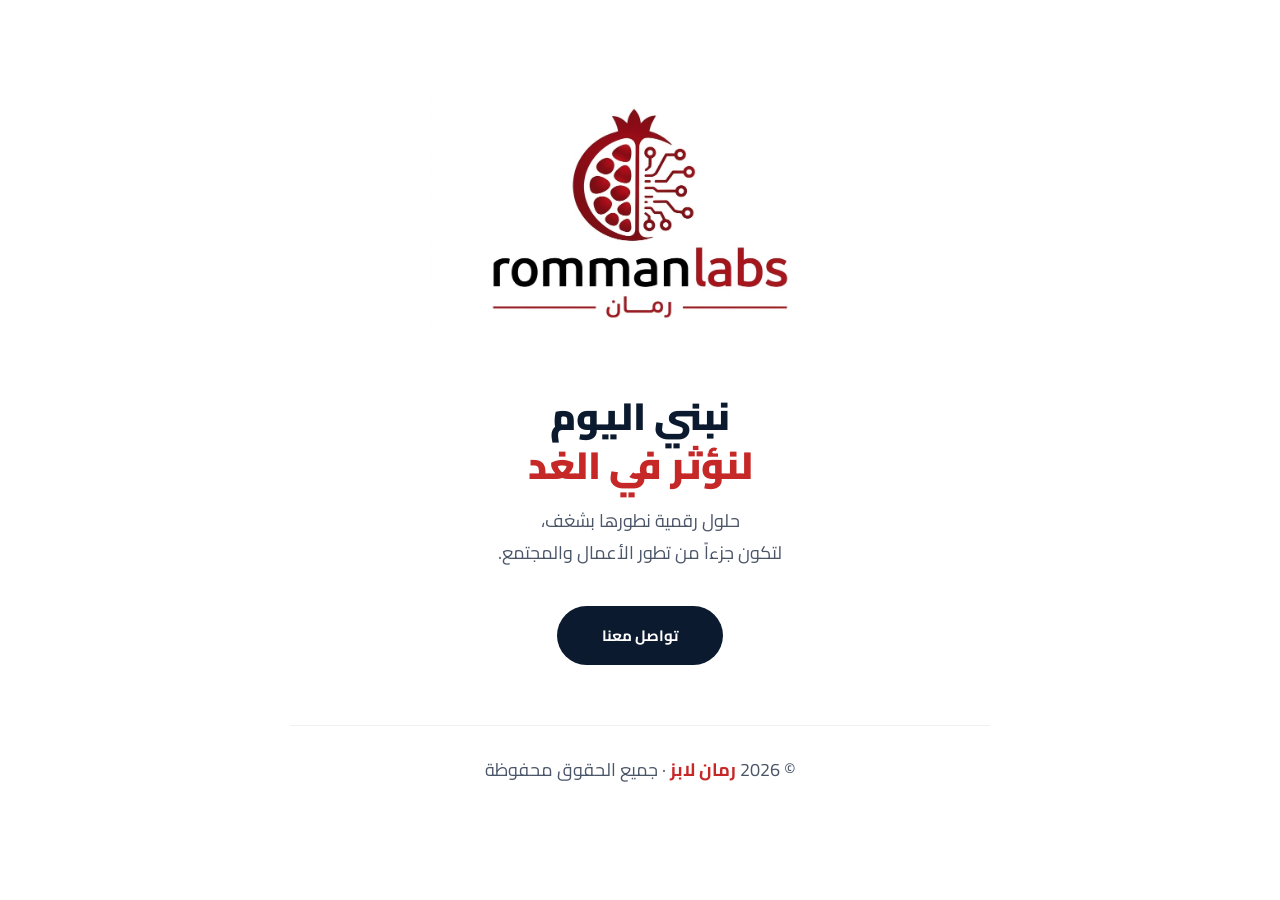
==== index.html @ b82c5a37 "Add files via upload" ====
<!DOCTYPE html>
<html lang="ar" dir="rtl">
<head>
    <meta charset="UTF-8" />
    <meta name="viewport" content="width=device-width, initial-scale=1.0" />
    <title>Romman Labs · ننطلق قريباً</title>

    <link rel="preconnect" href="https://fonts.googleapis.com" />
    <link rel="preconnect" href="https://fonts.gstatic.com" crossorigin />
    <link href="https://fonts.googleapis.com/css2?family=Cairo:wght@400;600;700;800;900&display=swap" rel="stylesheet" />

    <style>
        /* ============================================================
               RESET & BASE
            ============================================================ */
        * {
            margin: 0;
            padding: 0;
            box-sizing: border-box;
        }

        body {
            font-family: 'Cairo', sans-serif;
            background: #FFFFFF;
            color: #0B1A2E;
            min-height: 100vh;
            display: flex;
            flex-direction: column;
            justify-content: center;
            align-items: center;
            text-align: center;
            padding: 40px 20px;
        }

        a {
            text-decoration: none;
            transition: all 0.3s ease;
        }

        /* ============================================================
               HERO · شعار كبير في المنتصف
            ============================================================ */
        .hero {
            max-width: 700px;
            width: 100%;
        }

        /* حاوية الشعار بخلفية بيضاء ونظيفة */
        .logo-wrapper {
            background: #ffffff;
            display: inline-block;
            padding: 10px;
            margin-bottom: 35px;
        }

        .logo-wrapper img {
            display: block;
            width: 420px;
            /* حجم كبير جداً */
            max-width: 90vw;
            height: auto;
        }

        /* شارة بسيطة بدون أيقونات */
        .status-badge {
            display: inline-block;
            background: #FFEBEE;
            color: #C62828;
            font-weight: 800;
            font-size: 15px;
            padding: 6px 28px;
            border-radius: 40px;
            letter-spacing: 0.5px;
            margin-bottom: 28px;
            border: 1px solid rgba(198, 40, 40, 0.08);
        }

        h1 {
            font-size: 38px;
            font-weight: 900;
            color: #0B1A2E;
            margin-bottom: 14px;
            line-height: 1.3;
        }

        h1 span {
            color: #C62828;
        }

        p {
            font-size: 18px;
            color: #4A5568;
            max-width: 480px;
            margin: 0 auto 36px;
            line-height: 1.8;
        }

        .btn-contact {
            background: #0B1A2E;
            color: #FFFFFF;
            padding: 14px 44px;
            border-radius: 40px;
            font-weight: 700;
            font-size: 15px;
            display: inline-block;
            transition: all 0.3s ease;
            border: 1px solid transparent;
        }

        .btn-contact:hover {
            background: #C62828;
            transform: translateY(-2px);
            box-shadow: 0 8px 28px rgba(198, 40, 40, 0.25);
        }

        /* ============================================================
               FOOTER
            ============================================================ */
        footer {
            margin-top: 60px;
            color: #9AA0A8;
            font-size: 14px;
            border-top: 1px solid #F0F0F0;
            padding-top: 28px;
            width: 100%;
            max-width: 700px;
        }

        footer span {
            color: #C62828;
            font-weight: 700;
        }

        /* ============================================================
               RESPONSIVE
            ============================================================ */
        @media (max-width: 600px) {
            .logo-wrapper img {
                width: 280px;
            }
            h1 {
                font-size: 30px;
            }
            p {
                font-size: 16px;
                padding: 0 10px;
            }
            .btn-contact {
                padding: 12px 32px;
                font-size: 14px;
            }
            .status-badge {
                font-size: 13px;
                padding: 5px 20px;
            }
        }

        @media (max-width: 400px) {
            .logo-wrapper img {
                width: 200px;
            }
            h1 {
                font-size: 24px;
            }
        }
    </style>
</head>
<body>

    <!-- ============================================================
    المحتوى الرئيسي
    ============================================================ -->
    <section class="hero">

        <!-- الشعار في المنتصف وكبير -->
        <div class="logo-wrapper">
            <img src="logo.png" alt="Romman Labs" />
        </div>


        <h1>
            نبني اليوم<br />
            <span>لنؤثر في الغد</span>
        </h1>

        <p>
            حلول رقمية نطورها بشغف،<br />
            لتكون جزءاً من تطور الأعمال والمجتمع.
        </p>

        <a href="#" class="btn-contact">تواصل معنا</a>

    </section>

    <!-- ============================================================
    التذييل
    ============================================================ -->
    <footer>
        <p>© 2026 <span>رمان لابز</span> · جميع الحقوق محفوظة</p>
    </footer>

</body>
</html>
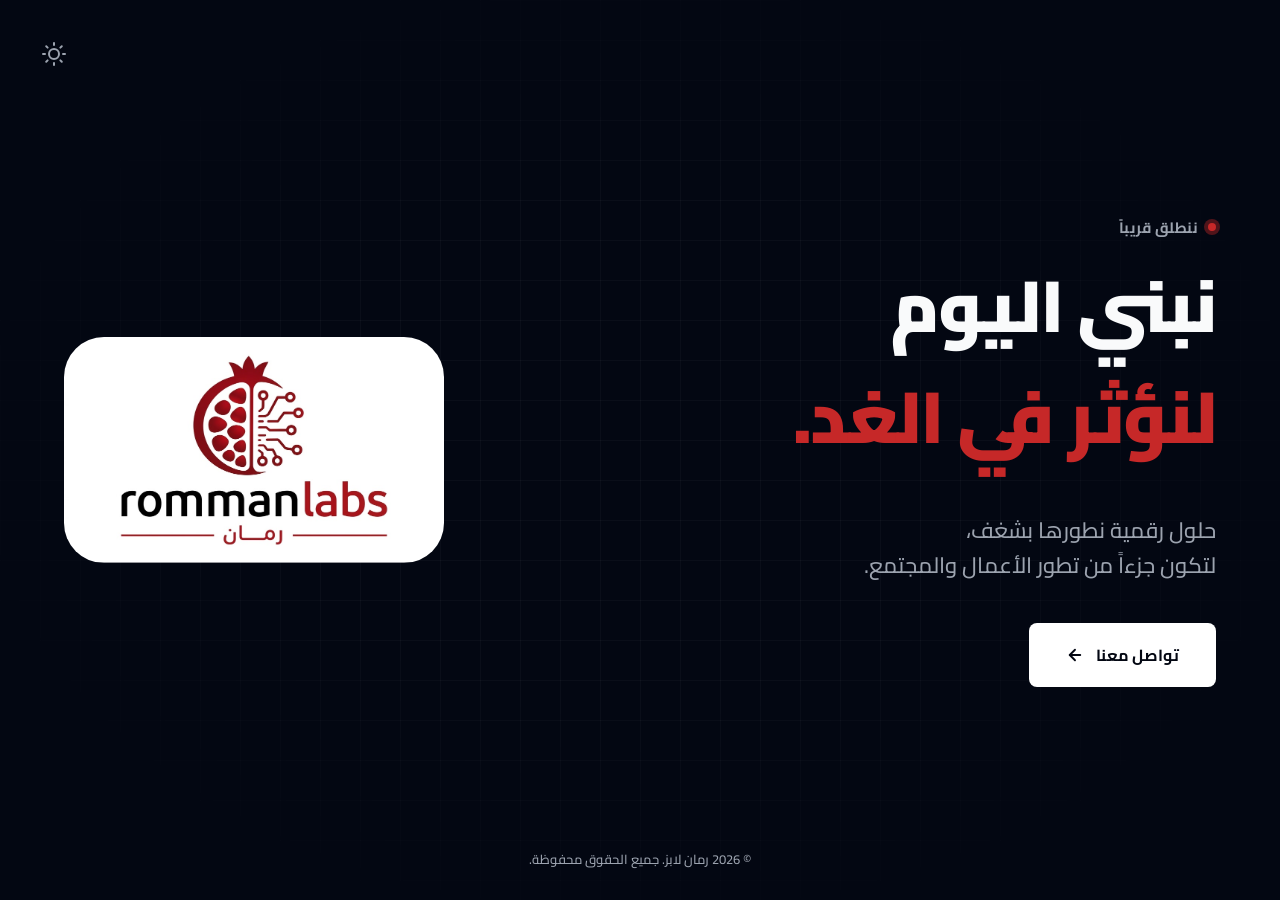
==== commit 4027e2a8: "Add files via upload" ====
--- a/index.html
+++ b/index.html
@@ -1,202 +1,54 @@
 <!DOCTYPE html>
-<html lang="ar" dir="rtl">
+<html lang="ar" dir="rtl" data-theme="dark">
 <head>
     <meta charset="UTF-8" />
     <meta name="viewport" content="width=device-width, initial-scale=1.0" />
+    <meta name="description" content="Romman Labs - حلول رقمية نطورها بشغف لتكون جزءاً من تطور الأعمال والمجتمع" />
+    <meta name="theme-color" content="#030712" />
     <title>Romman Labs · ننطلق قريباً</title>
 
     <link rel="preconnect" href="https://fonts.googleapis.com" />
     <link rel="preconnect" href="https://fonts.gstatic.com" crossorigin />
-    <link href="https://fonts.googleapis.com/css2?family=Cairo:wght@400;600;700;800;900&display=swap" rel="stylesheet" />
+    <link href="https://fonts.googleapis.com/css2?family=Cairo:wght@400;500;600;700;800;900&display=swap" rel="stylesheet" />
 
-    <style>
-        /* ============================================================
-               RESET & BASE
-            ============================================================ */
-        * {
-            margin: 0;
-            padding: 0;
-            box-sizing: border-box;
-        }
-
-        body {
-            font-family: 'Cairo', sans-serif;
-            background: #FFFFFF;
-            color: #0B1A2E;
-            min-height: 100vh;
-            display: flex;
-            flex-direction: column;
-            justify-content: center;
-            align-items: center;
-            text-align: center;
-            padding: 40px 20px;
-        }
-
-        a {
-            text-decoration: none;
-            transition: all 0.3s ease;
-        }
-
-        /* ============================================================
-               HERO · شعار كبير في المنتصف
-            ============================================================ */
-        .hero {
-            max-width: 700px;
-            width: 100%;
-        }
-
-        /* حاوية الشعار بخلفية بيضاء ونظيفة */
-        .logo-wrapper {
-            background: #ffffff;
-            display: inline-block;
-            padding: 10px;
-            margin-bottom: 35px;
-        }
-
-        .logo-wrapper img {
-            display: block;
-            width: 420px;
-            /* حجم كبير جداً */
-            max-width: 90vw;
-            height: auto;
-        }
-
-        /* شارة بسيطة بدون أيقونات */
-        .status-badge {
-            display: inline-block;
-            background: #FFEBEE;
-            color: #C62828;
-            font-weight: 800;
-            font-size: 15px;
-            padding: 6px 28px;
-            border-radius: 40px;
-            letter-spacing: 0.5px;
-            margin-bottom: 28px;
-            border: 1px solid rgba(198, 40, 40, 0.08);
-        }
-
-        h1 {
-            font-size: 38px;
-            font-weight: 900;
-            color: #0B1A2E;
-            margin-bottom: 14px;
-            line-height: 1.3;
-        }
-
-        h1 span {
-            color: #C62828;
-        }
-
-        p {
-            font-size: 18px;
-            color: #4A5568;
-            max-width: 480px;
-            margin: 0 auto 36px;
-            line-height: 1.8;
-        }
-
-        .btn-contact {
-            background: #0B1A2E;
-            color: #FFFFFF;
-            padding: 14px 44px;
-            border-radius: 40px;
-            font-weight: 700;
-            font-size: 15px;
-            display: inline-block;
-            transition: all 0.3s ease;
-            border: 1px solid transparent;
-        }
-
-        .btn-contact:hover {
-            background: #C62828;
-            transform: translateY(-2px);
-            box-shadow: 0 8px 28px rgba(198, 40, 40, 0.25);
-        }
-
-        /* ============================================================
-               FOOTER
-            ============================================================ */
-        footer {
-            margin-top: 60px;
-            color: #9AA0A8;
-            font-size: 14px;
-            border-top: 1px solid #F0F0F0;
-            padding-top: 28px;
-            width: 100%;
-            max-width: 700px;
-        }
-
-        footer span {
-            color: #C62828;
-            font-weight: 700;
-        }
-
-        /* ============================================================
-               RESPONSIVE
-            ============================================================ */
-        @media (max-width: 600px) {
-            .logo-wrapper img {
-                width: 280px;
-            }
-            h1 {
-                font-size: 30px;
-            }
-            p {
-                font-size: 16px;
-                padding: 0 10px;
-            }
-            .btn-contact {
-                padding: 12px 32px;
-                font-size: 14px;
-            }
-            .status-badge {
-                font-size: 13px;
-                padding: 5px 20px;
-            }
-        }
-
-        @media (max-width: 400px) {
-            .logo-wrapper img {
-                width: 200px;
-            }
-            h1 {
-                font-size: 24px;
-            }
-        }
-    </style>
+    <link rel="stylesheet" href="style.css" />
+    <script src="script.js" defer></script>
 </head>
 <body>
 
-    <!-- ============================================================
-    المحتوى الرئيسي
-    ============================================================ -->
-    <section class="hero">
+    <!-- Subtle Grid Background -->
+    <div class="grid-bg"></div>
 
-        <!-- الشعار في المنتصف وكبير -->
-        <div class="logo-wrapper">
-            <img src="logo.png" alt="Romman Labs" />
+    <!-- Theme Toggle Button -->
+    <button class="theme-toggle" id="theme-toggle" aria-label="تبديل المظهر">
+        <svg xmlns="http://www.w3.org/2000/svg" class="icon-sun" width="24" height="24" viewBox="0 0 24 24" fill="none" stroke="currentColor" stroke-width="2" stroke-linecap="round" stroke-linejoin="round"><circle cx="12" cy="12" r="5"></circle><line x1="12" y1="1" x2="12" y2="3"></line><line x1="12" y1="21" x2="12" y2="23"></line><line x1="4.22" y1="4.22" x2="5.64" y2="5.64"></line><line x1="18.36" y1="18.36" x2="19.78" y2="19.78"></line><line x1="1" y1="12" x2="3" y2="12"></line><line x1="21" y1="12" x2="23" y2="12"></line><line x1="4.22" y1="19.78" x2="5.64" y2="18.36"></line><line x1="18.36" y1="5.64" x2="19.78" y2="4.22"></line></svg>
+        <svg xmlns="http://www.w3.org/2000/svg" class="icon-moon" width="24" height="24" viewBox="0 0 24 24" fill="none" stroke="currentColor" stroke-width="2" stroke-linecap="round" stroke-linejoin="round"><path d="M21 12.79A9 9 0 1 1 11.21 3 7 7 0 0 0 21 12.79z"></path></svg>
+    </button>
+
+    <main class="hero fade-in-up">
+        <div class="hero-content">
+            <div class="status-badge">
+                <span class="pulse-dot"></span>
+                <span>ننطلق قريباً</span>
+            </div>
+
+            <h1>نبني اليوم<br><span class="text-primary">لنؤثر في الغد.</span></h1>
+
+            <p>حلول رقمية نطورها بشغف،<br>لتكون جزءاً من تطور الأعمال والمجتمع.</p>
+
+            <a href="#contact" class="btn-primary">
+                تواصل معنا
+                <svg xmlns="http://www.w3.org/2000/svg" width="18" height="18" viewBox="0 0 24 24" fill="none" stroke="currentColor" stroke-width="2.5" stroke-linecap="round" stroke-linejoin="round" class="btn-icon"><line x1="5" y1="12" x2="19" y2="12"></line><polyline points="12 5 5 12 12 19"></polyline></svg>
+            </a>
         </div>
 
+        <div class="hero-media">
+            <img src="logo.png" alt="Romman Labs Logo" id="main-logo" />
+        </div>
+    </main>
 
-        <h1>
-            نبني اليوم<br />
-            <span>لنؤثر في الغد</span>
-        </h1>
-
-        <p>
-            حلول رقمية نطورها بشغف،<br />
-            لتكون جزءاً من تطور الأعمال والمجتمع.
-        </p>
-
-        <a href="#" class="btn-contact">تواصل معنا</a>
-
-    </section>
-
-    <!-- ============================================================
-    التذييل
-    ============================================================ -->
-    <footer>
-        <p>© 2026 <span>رمان لابز</span> · جميع الحقوق محفوظة</p>
+    <footer class="fade-in-up delay-1">
+        <p>© 2026 رمان لابز. جميع الحقوق محفوظة.</p>
     </footer>
 
 </body>
--- a/style.css
+++ b/style.css
@@ -0,0 +1,352 @@
+/* ============================================================
+    CSS Variables & Design Tokens (Ultra Minimalist)
+============================================================ */
+:root {
+    --primary: #C62828;
+
+    /* Light Theme (Default) */
+    --bg-color: #ffffff;
+    --text-color: #111827;
+    /* Very dark gray for soft contrast */
+    --text-muted: #6B7280;
+    --grid-color: rgba(0, 0, 0, 0.04);
+    --btn-bg: #111827;
+    --btn-text: #ffffff;
+    --btn-hover: #000000;
+}
+
+[data-theme="dark"] {
+    --bg-color: #030712;
+    /* Nearly pure black */
+    --text-color: #F9FAFB;
+    --text-muted: #9CA3AF;
+    --grid-color: rgba(255, 255, 255, 0.03);
+    --btn-bg: #ffffff;
+    --btn-text: #030712;
+    --btn-hover: #e5e7eb;
+}
+
+/* Transitions */
+body,
+.theme-toggle,
+.btn-primary {
+    transition: background-color 0.3s ease, color 0.3s ease, border-color 0.3s ease;
+}
+
+/* Reset & Base */
+* {
+    margin: 0;
+    padding: 0;
+    box-sizing: border-box;
+}
+
+body {
+    font-family: 'Cairo', sans-serif;
+    background-color: var(--bg-color);
+    color: var(--text-color);
+    height: 100vh;
+    overflow: hidden;
+    display: flex;
+    flex-direction: column;
+    justify-content: center;
+    align-items: center;
+    padding: 0 5%;
+    position: relative;
+    -webkit-font-smoothing: antialiased;
+}
+
+a {
+    text-decoration: none;
+}
+
+/* Background Grid Pattern */
+.grid-bg {
+    position: absolute;
+    inset: 0;
+    z-index: -1;
+    background-image:
+        linear-gradient(to right, var(--grid-color) 1px, transparent 1px),
+        linear-gradient(to bottom, var(--grid-color) 1px, transparent 1px);
+    background-size: 40px 40px;
+    /* Soften the edges of the grid */
+    mask-image: radial-gradient(ellipse at center, black 40%, transparent 80%);
+    -webkit-mask-image: radial-gradient(ellipse at center, black 40%, transparent 80%);
+}
+
+/* Theme Toggle */
+.theme-toggle {
+    position: absolute;
+    top: 30px;
+    left: 30px;
+    /* RTL layout */
+    background: transparent;
+    border: none;
+    color: var(--text-muted);
+    width: 48px;
+    height: 48px;
+    display: flex;
+    justify-content: center;
+    align-items: center;
+    cursor: pointer;
+    z-index: 10;
+}
+
+.theme-toggle:hover {
+    color: var(--text-color);
+}
+
+.icon-sun,
+.icon-moon {
+    position: absolute;
+    transition: opacity 0.3s ease, transform 0.4s cubic-bezier(0.68, -0.55, 0.265, 1.55);
+}
+
+[data-theme="light"] .icon-sun {
+    opacity: 0;
+    transform: rotate(90deg) scale(0);
+}
+
+[data-theme="light"] .icon-moon {
+    opacity: 1;
+    transform: rotate(0) scale(1);
+}
+
+[data-theme="dark"] .icon-moon {
+    opacity: 0;
+    transform: rotate(-90deg) scale(0);
+}
+
+[data-theme="dark"] .icon-sun {
+    opacity: 1;
+    transform: rotate(0) scale(1);
+}
+
+/* Hero Section (Wide Canvas) */
+.hero {
+    width: 100%;
+    max-width: 1200px;
+    display: flex;
+    flex-direction: row;
+    align-items: center;
+    justify-content: space-between;
+    gap: 80px;
+    z-index: 1;
+}
+
+.hero-content {
+    flex: 1.2;
+    text-align: right;
+    display: flex;
+    flex-direction: column;
+    align-items: flex-start;
+}
+
+.hero-media {
+    flex: 0.8;
+    display: flex;
+    justify-content: flex-end;
+    /* Push to the left in RTL */
+    align-items: center;
+}
+
+#main-logo {
+    display: block;
+    width: 100%;
+    max-width: 380px;
+    height: auto;
+    border-radius: 40px;
+    /* الحواف الدائرية */
+}
+
+/* Status Badge - Extremely Minimal */
+.status-badge {
+    display: flex;
+    align-items: center;
+    gap: 10px;
+    color: var(--text-muted);
+    font-weight: 700;
+    font-size: 15px;
+    margin-bottom: 24px;
+    letter-spacing: 0.5px;
+}
+
+.pulse-dot {
+    width: 8px;
+    height: 8px;
+    background-color: var(--primary);
+    border-radius: 50%;
+    position: relative;
+}
+
+.pulse-dot::after {
+    content: '';
+    position: absolute;
+    inset: -4px;
+    border-radius: 50%;
+    background-color: var(--primary);
+    opacity: 0.4;
+    animation: ping 2s cubic-bezier(0, 0, 0.2, 1) infinite;
+}
+
+@keyframes ping {
+
+    75%,
+    100% {
+        transform: scale(2.5);
+        opacity: 0;
+    }
+}
+
+/* Typography */
+h1 {
+    font-size: 72px;
+    font-weight: 900;
+    margin-bottom: 24px;
+    line-height: 1.1;
+    letter-spacing: -2px;
+    color: var(--text-color);
+}
+
+.text-primary {
+    color: var(--primary);
+    line-height: 2;
+}
+
+p {
+    font-size: 22px;
+    color: var(--text-muted);
+    max-width: 500px;
+    margin: 0 0 40px 0;
+    line-height: 1.6;
+    font-weight: 500;
+}
+
+/* Solid Minimal Button */
+.btn-primary {
+    display: inline-flex;
+    align-items: center;
+    gap: 12px;
+    background: var(--btn-bg);
+    color: var(--btn-text);
+    padding: 16px 36px;
+    border-radius: 8px;
+    /* Sharp modern corners */
+    font-weight: 700;
+    font-size: 16px;
+    cursor: pointer;
+    border: 1px solid transparent;
+}
+
+.btn-primary:hover {
+    background: var(--btn-hover);
+}
+
+.btn-icon {
+    transition: transform 0.2s ease;
+}
+
+.btn-primary:hover .btn-icon {
+    transform: translateX(-4px);
+    /* RTL */
+}
+
+/* Footer */
+footer {
+    position: absolute;
+    bottom: 30px;
+    left: 0;
+    width: 100%;
+    display: flex;
+    justify-content: center;
+    z-index: 1;
+}
+
+footer p {
+    margin: 0;
+    font-size: 13px;
+    font-weight: 500;
+    color: var(--text-muted);
+}
+
+/* Animations */
+.fade-in-up {
+    opacity: 0;
+    transform: translateY(20px);
+    transition: opacity 0.8s cubic-bezier(0.165, 0.84, 0.44, 1), transform 0.8s cubic-bezier(0.165, 0.84, 0.44, 1);
+}
+
+.fade-in-up.visible {
+    opacity: 1;
+    transform: translateY(0);
+}
+
+.delay-1 {
+    transition-delay: 0.2s;
+}
+
+/* Responsive */
+@media (max-width: 1024px) {
+    h1 {
+        font-size: 56px;
+    }
+
+    p {
+        font-size: 18px;
+    }
+
+    .hero {
+        gap: 40px;
+    }
+
+    #main-logo {
+        max-width: 300px;
+    }
+}
+
+@media (max-width: 768px) {
+    .hero {
+        flex-direction: column-reverse;
+        text-align: center;
+        gap: 60px;
+    }
+
+    .hero-content {
+        align-items: center;
+        text-align: center;
+    }
+
+    .status-badge {
+        justify-content: center;
+    }
+
+    h1 {
+        font-size: 48px;
+        letter-spacing: -1px;
+    }
+
+    p {
+        margin: 0 auto 30px auto;
+        font-size: 18px;
+    }
+
+    #main-logo {
+        max-width: 240px;
+    }
+}
+
+@media (max-width: 480px) {
+    h1 {
+        font-size: 40px;
+    }
+
+    .btn-primary {
+        padding: 14px 28px;
+        width: 100%;
+        justify-content: center;
+    }
+
+    .theme-toggle {
+        top: 20px;
+        left: 20px;
+    }
+}
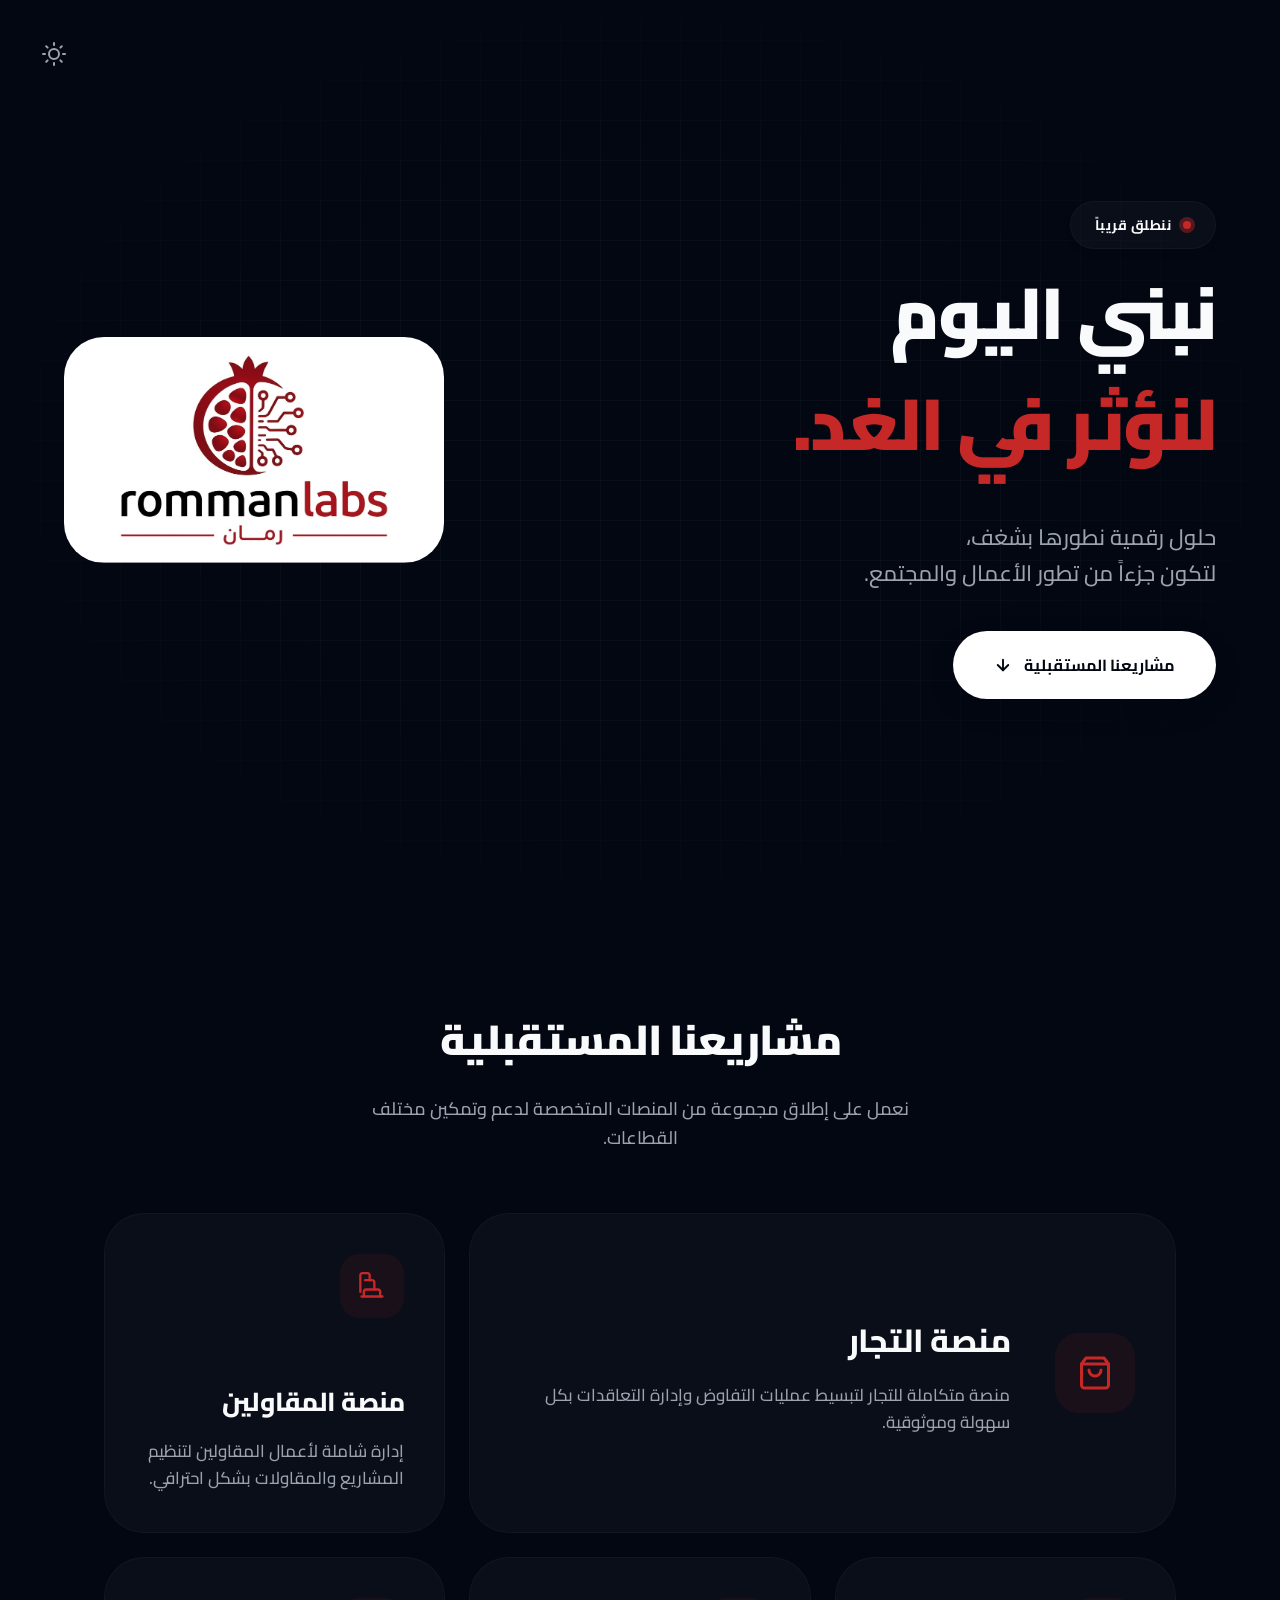
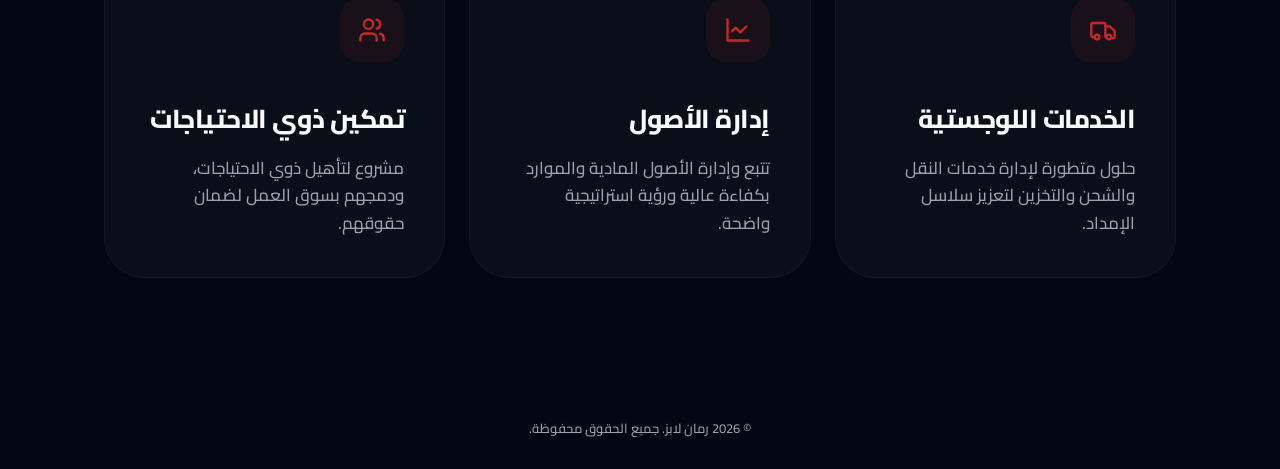
==== commit 84967a85: "Add files via upload" ====
--- a/index.html
+++ b/index.html
@@ -25,27 +25,94 @@
         <svg xmlns="http://www.w3.org/2000/svg" class="icon-moon" width="24" height="24" viewBox="0 0 24 24" fill="none" stroke="currentColor" stroke-width="2" stroke-linecap="round" stroke-linejoin="round"><path d="M21 12.79A9 9 0 1 1 11.21 3 7 7 0 0 0 21 12.79z"></path></svg>
     </button>
 
-    <main class="hero fade-in-up">
-        <div class="hero-content">
-            <div class="status-badge">
-                <span class="pulse-dot"></span>
-                <span>ننطلق قريباً</span>
+    <div class="hero-wrapper">
+        <main class="hero fade-in-up">
+            <div class="hero-content">
+                <div class="status-badge">
+                    <span class="pulse-dot"></span>
+                    <span>ننطلق قريباً</span>
+                </div>
+
+                <h1>نبني اليوم<br><span class="text-primary">لنؤثر في الغد.</span></h1>
+
+                <p>حلول رقمية نطورها بشغف،<br>لتكون جزءاً من تطور الأعمال والمجتمع.</p>
+
+                <a href="#projects" class="btn-primary">
+                    مشاريعنا المستقبلية
+                    <svg xmlns="http://www.w3.org/2000/svg" width="18" height="18" viewBox="0 0 24 24" fill="none" stroke="currentColor" stroke-width="2.5" stroke-linecap="round" stroke-linejoin="round" class="btn-icon"><line x1="12" y1="5" x2="12" y2="19"></line><polyline points="19 12 12 19 5 12"></polyline></svg>
+                </a>
             </div>
 
-            <h1>نبني اليوم<br><span class="text-primary">لنؤثر في الغد.</span></h1>
+            <div class="hero-media">
+                <img src="logo.png" alt="Romman Labs Logo" id="main-logo" />
+            </div>
+        </main>
+    </div>
 
-            <p>حلول رقمية نطورها بشغف،<br>لتكون جزءاً من تطور الأعمال والمجتمع.</p>
-
-            <a href="#contact" class="btn-primary">
-                تواصل معنا
-                <svg xmlns="http://www.w3.org/2000/svg" width="18" height="18" viewBox="0 0 24 24" fill="none" stroke="currentColor" stroke-width="2.5" stroke-linecap="round" stroke-linejoin="round" class="btn-icon"><line x1="5" y1="12" x2="19" y2="12"></line><polyline points="12 5 5 12 12 19"></polyline></svg>
-            </a>
+    <!-- Future Projects Section -->
+    <section class="future-projects" id="projects">
+        <div class="section-header fade-in-up">
+            <h2>مشاريعنا المستقبلية</h2>
+            <p>نعمل على إطلاق مجموعة من المنصات المتخصصة لدعم وتمكين مختلف القطاعات.</p>
         </div>
 
-        <div class="hero-media">
-            <img src="logo.png" alt="Romman Labs Logo" id="main-logo" />
+        <div class="projects-grid">
+            <!-- Project 1 (Wide) -->
+            <div class="project-card card-wide fade-in-up delay-1">
+                <div class="icon-wrapper">
+                    <svg xmlns="http://www.w3.org/2000/svg" width="24" height="24" viewBox="0 0 24 24" fill="none" stroke="currentColor" stroke-width="2" stroke-linecap="round" stroke-linejoin="round"><path d="M6 2 3 6v14a2 2 0 0 0 2 2h14a2 2 0 0 0 2-2V6l-3-4Z"/><path d="M3 6h18"/><path d="M16 10a4 4 0 0 1-8 0"/></svg>
+                </div>
+                <div class="card-text">
+                    <h3>منصة التجار</h3>
+                    <p>منصة متكاملة للتجار لتبسيط عمليات التفاوض وإدارة التعاقدات بكل سهولة وموثوقية.</p>
+                </div>
+            </div>
+
+            <!-- Project 2 -->
+            <div class="project-card fade-in-up delay-2">
+                <div class="icon-wrapper">
+                    <svg xmlns="http://www.w3.org/2000/svg" width="24" height="24" viewBox="0 0 24 24" fill="none" stroke="currentColor" stroke-width="2" stroke-linecap="round" stroke-linejoin="round"><path d="M3 21h18"/><path d="M19 21v-4"/><path d="M19 17a2 2 0 0 0-2-2H7a2 2 0 0 0-2 2v4"/><path d="M14 15V9a2 2 0 0 0-2-2H6"/><path d="M10 7V3a2 2 0 0 0-2-2H4a2 2 0 0 0-2 2v14"/></svg>
+                </div>
+                <div class="card-text">
+                    <h3>منصة المقاولين</h3>
+                    <p>إدارة شاملة لأعمال المقاولين لتنظيم المشاريع والمقاولات بشكل احترافي.</p>
+                </div>
+            </div>
+
+            <!-- Project 3 -->
+            <div class="project-card fade-in-up delay-3">
+                <div class="icon-wrapper">
+                    <svg xmlns="http://www.w3.org/2000/svg" width="24" height="24" viewBox="0 0 24 24" fill="none" stroke="currentColor" stroke-width="2" stroke-linecap="round" stroke-linejoin="round"><path d="M5 18H3c-.6 0-1-.4-1-1V7c0-.6.4-1 1-1h10c.6 0 1 .4 1 1v11"/><path d="M14 9h4l4 4v5c0 .6-.4 1-1 1h-2"/><circle cx="7" cy="18" r="2"/><circle cx="17" cy="18" r="2"/></svg>
+                </div>
+                <div class="card-text">
+                    <h3>الخدمات اللوجستية</h3>
+                    <p>حلول متطورة لإدارة خدمات النقل والشحن والتخزين لتعزيز سلاسل الإمداد.</p>
+                </div>
+            </div>
+
+            <!-- Project 4 -->
+            <div class="project-card fade-in-up delay-1">
+                <div class="icon-wrapper">
+                    <svg xmlns="http://www.w3.org/2000/svg" width="24" height="24" viewBox="0 0 24 24" fill="none" stroke="currentColor" stroke-width="2" stroke-linecap="round" stroke-linejoin="round"><path d="M3 3v18h18"/><path d="m19 9-5 5-4-4-3 3"/></svg>
+                </div>
+                <div class="card-text">
+                    <h3>إدارة الأصول</h3>
+                    <p>تتبع وإدارة الأصول المادية والموارد بكفاءة عالية ورؤية استراتيجية واضحة.</p>
+                </div>
+            </div>
+
+            <!-- Project 5 -->
+            <div class="project-card fade-in-up delay-2">
+                <div class="icon-wrapper">
+                    <svg xmlns="http://www.w3.org/2000/svg" width="24" height="24" viewBox="0 0 24 24" fill="none" stroke="currentColor" stroke-width="2" stroke-linecap="round" stroke-linejoin="round"><path d="M16 21v-2a4 4 0 0 0-4-4H6a4 4 0 0 0-4 4v2"/><circle cx="9" cy="7" r="4"/><path d="M22 21v-2a4 4 0 0 0-3-3.87"/><path d="M16 3.13a4 4 0 0 1 0 7.75"/></svg>
+                </div>
+                <div class="card-text">
+                    <h3>تمكين ذوي الاحتياجات</h3>
+                    <p>مشروع لتأهيل ذوي الاحتياجات، ودمجهم بسوق العمل لضمان حقوقهم.</p>
+                </div>
+            </div>
         </div>
-    </main>
+    </section>
 
     <footer class="fade-in-up delay-1">
         <p>© 2026 رمان لابز. جميع الحقوق محفوظة.</p>
--- a/style.css
+++ b/style.css
@@ -13,6 +13,8 @@
     --btn-bg: #111827;
     --btn-text: #ffffff;
     --btn-hover: #000000;
+    --card-bg: #ffffff;
+    --glow: rgba(198, 40, 40, 0.05);
 }
 
 [data-theme="dark"] {
@@ -24,6 +26,8 @@
     --btn-bg: #ffffff;
     --btn-text: #030712;
     --btn-hover: #e5e7eb;
+    --card-bg: rgba(255, 255, 255, 0.03);
+    --glow: rgba(198, 40, 40, 0.15);
 }
 
 /* Transitions */
@@ -44,13 +48,7 @@
     font-family: 'Cairo', sans-serif;
     background-color: var(--bg-color);
     color: var(--text-color);
-    height: 100vh;
-    overflow: hidden;
-    display: flex;
-    flex-direction: column;
-    justify-content: center;
-    align-items: center;
-    padding: 0 5%;
+    overflow-x: hidden;
     position: relative;
     -webkit-font-smoothing: antialiased;
 }
@@ -61,7 +59,7 @@
 
 /* Background Grid Pattern */
 .grid-bg {
-    position: absolute;
+    position: fixed;
     inset: 0;
     z-index: -1;
     background-image:
@@ -121,6 +119,15 @@
     transform: rotate(0) scale(1);
 }
 
+/* Hero Section Wrapper */
+.hero-wrapper {
+    min-height: 100vh;
+    display: flex;
+    justify-content: center;
+    align-items: center;
+    padding: 0 5%;
+}
+
 /* Hero Section (Wide Canvas) */
 .hero {
     width: 100%;
@@ -158,16 +165,21 @@
     /* الحواف الدائرية */
 }
 
-/* Status Badge - Extremely Minimal */
+/* Status Badge - Spaceship Pill */
 .status-badge {
     display: flex;
     align-items: center;
-    gap: 10px;
-    color: var(--text-muted);
+    gap: 12px;
+    color: var(--text-color);
     font-weight: 700;
-    font-size: 15px;
+    font-size: 14px;
     margin-bottom: 24px;
     letter-spacing: 0.5px;
+    background: var(--card-bg);
+    border: 1px solid var(--grid-color);
+    padding: 10px 24px;
+    border-radius: 50px;
+    box-shadow: 0 4px 15px rgba(0,0,0,0.02);
 }
 
 .pulse-dot {
@@ -221,24 +233,26 @@
     font-weight: 500;
 }
 
-/* Solid Minimal Button */
+/* Solid Minimal Button - Spaceship Pill */
 .btn-primary {
     display: inline-flex;
     align-items: center;
     gap: 12px;
     background: var(--btn-bg);
     color: var(--btn-text);
-    padding: 16px 36px;
-    border-radius: 8px;
-    /* Sharp modern corners */
+    padding: 18px 40px;
+    border-radius: 50px; /* Fully rounded pill */
     font-weight: 700;
     font-size: 16px;
     cursor: pointer;
     border: 1px solid transparent;
+    box-shadow: 0 10px 30px rgba(0,0,0,0.1);
 }
 
 .btn-primary:hover {
     background: var(--btn-hover);
+    transform: translateY(-2px);
+    box-shadow: 0 15px 35px rgba(0,0,0,0.15);
 }
 
 .btn-icon {
@@ -250,14 +264,158 @@
     /* RTL */
 }
 
+/* Future Projects Section */
+.future-projects {
+    max-width: 1200px;
+    margin: 0 auto;
+    padding: 100px 5%;
+    position: relative;
+    z-index: 1;
+}
+
+.section-header {
+    text-align: center;
+    margin-bottom: 60px;
+}
+
+.section-header h2 {
+    font-size: 42px;
+    font-weight: 900;
+    margin-bottom: 16px;
+    letter-spacing: -1px;
+    color: var(--text-color);
+}
+
+.section-header p {
+    font-size: 18px;
+    color: var(--text-muted);
+    max-width: 600px;
+    margin: 0 auto;
+    line-height: 1.6;
+}
+
+/* Bento Grid - Spaceship Style */
+.projects-grid {
+    display: grid;
+    grid-template-columns: repeat(auto-fit, minmax(280px, 1fr));
+    gap: 24px;
+}
+
+.project-card {
+    position: relative;
+    background: var(--card-bg);
+    border: 1px solid var(--grid-color);
+    border-radius: 40px; /* Massive border radius */
+    padding: 40px;
+    transition: transform 0.4s cubic-bezier(0.165, 0.84, 0.44, 1), border-color 0.4s ease, box-shadow 0.4s ease;
+    overflow: hidden;
+    display: flex;
+    flex-direction: column;
+    justify-content: space-between;
+}
+
+/* Inner Glow Effect using Pseudo-element */
+.project-card::before {
+    content: '';
+    position: absolute;
+    top: 0; left: 0; right: 0; bottom: 0;
+    background: radial-gradient(circle at top right, var(--glow) 0%, transparent 70%);
+    opacity: 0;
+    transition: opacity 0.4s ease;
+    z-index: 0;
+}
+
+.project-card:hover {
+    transform: translateY(-8px) scale(1.02);
+    border-color: rgba(198, 40, 40, 0.2);
+    box-shadow: 0 20px 40px rgba(0,0,0,0.05);
+}
+
+.project-card:hover::before {
+    opacity: 1;
+}
+
+/* Content needs z-index to sit above glow */
+.icon-wrapper, .card-text {
+    position: relative;
+    z-index: 1;
+}
+
+.icon-wrapper {
+    width: 64px;
+    height: 64px;
+    border-radius: 20px; /* Highly rounded icon box */
+    background: rgba(198, 40, 40, 0.08);
+    color: var(--primary);
+    display: flex;
+    justify-content: center;
+    align-items: center;
+    margin-bottom: 32px;
+    transition: transform 0.4s ease, background 0.4s ease;
+}
+
+.project-card:hover .icon-wrapper {
+    transform: scale(1.1) rotate(-5deg);
+    background: rgba(198, 40, 40, 0.15);
+}
+
+.icon-wrapper svg {
+    width: 28px;
+    height: 28px;
+}
+
+.project-card h3 {
+    font-size: 26px;
+    font-weight: 800;
+    margin-bottom: 12px;
+    color: var(--text-color);
+    letter-spacing: -0.5px;
+}
+
+.project-card p {
+    font-size: 17px;
+    color: var(--text-muted);
+    margin: 0;
+    line-height: 1.6;
+}
+
+/* Spaceship Asymmetrical Grid (Desktop) */
+@media (min-width: 1024px) {
+    .projects-grid {
+        grid-template-columns: repeat(3, 1fr);
+        grid-auto-rows: 1fr;
+    }
+    
+    .card-wide {
+        grid-column: span 2;
+        display: flex;
+        flex-direction: row; /* Horizontal layout for wide card */
+        align-items: center;
+        gap: 40px;
+    }
+    
+    .card-wide .icon-wrapper {
+        margin-bottom: 0;
+        width: 80px;
+        height: 80px;
+        border-radius: 24px;
+    }
+    .card-wide .icon-wrapper svg {
+        width: 36px;
+        height: 36px;
+    }
+    
+    .card-wide h3 {
+        font-size: 32px;
+    }
+}
+
 /* Footer */
 footer {
-    position: absolute;
-    bottom: 30px;
-    left: 0;
     width: 100%;
     display: flex;
     justify-content: center;
+    padding: 40px 0 30px;
     z-index: 1;
 }
 
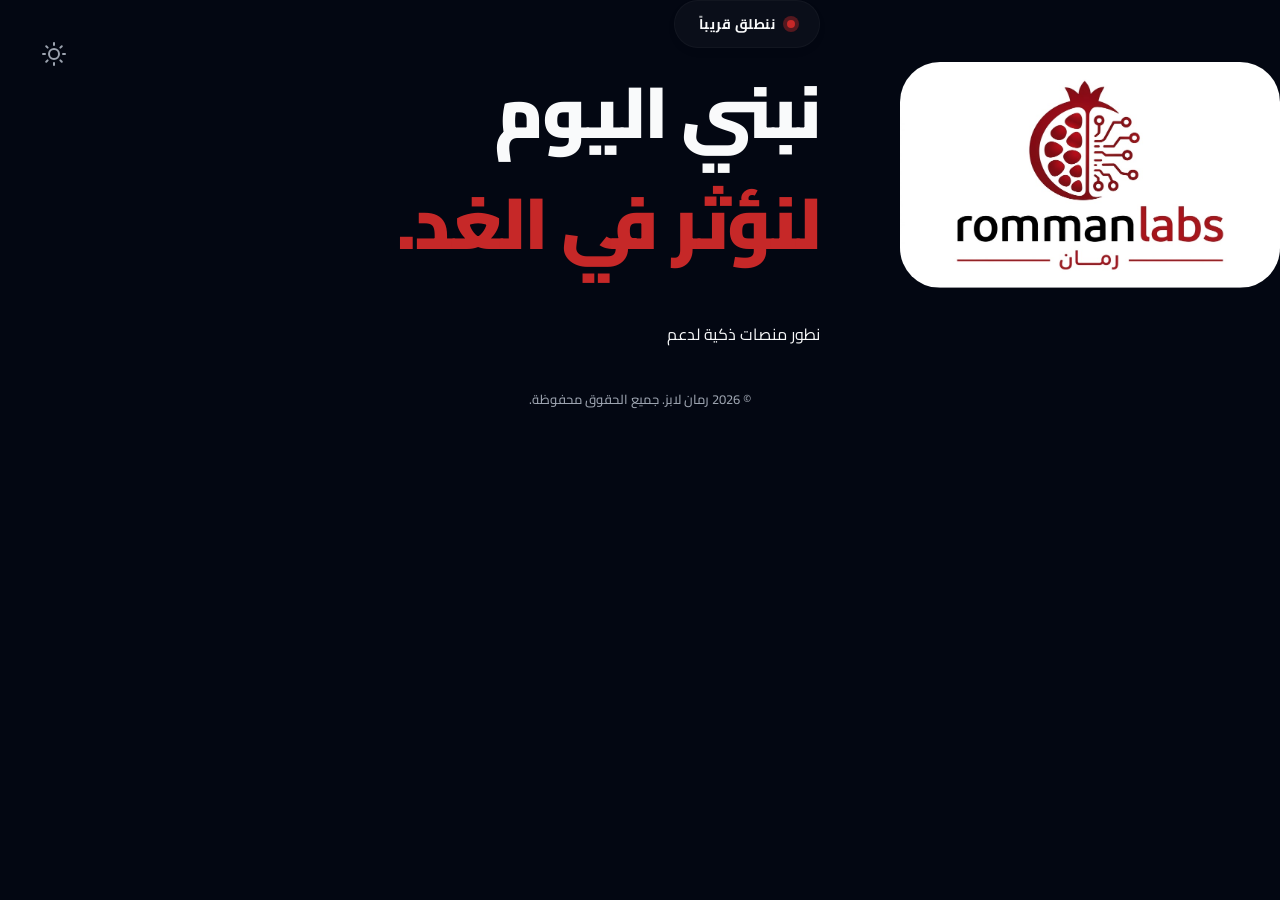
==== commit f134cab1: "Add files via upload" ====
--- a/index.html
+++ b/index.html
@@ -16,8 +16,14 @@
 </head>
 <body>
 
-    <!-- Subtle Grid Background -->
-    <div class="grid-bg"></div>
+    <!-- Cinematic Intro Sequence -->
+    <div id="cinematic-intro">
+        <h2 id="intro-text"></h2>
+    </div>
+
+    <!-- Cinematic Aurora Background -->
+    <div class="aurora-bg"></div>
+    <div class="aurora-overlay"></div>
 
     <!-- Theme Toggle Button -->
     <button class="theme-toggle" id="theme-toggle" aria-label="تبديل المظهر">
@@ -25,94 +31,27 @@
         <svg xmlns="http://www.w3.org/2000/svg" class="icon-moon" width="24" height="24" viewBox="0 0 24 24" fill="none" stroke="currentColor" stroke-width="2" stroke-linecap="round" stroke-linejoin="round"><path d="M21 12.79A9 9 0 1 1 11.21 3 7 7 0 0 0 21 12.79z"></path></svg>
     </button>
 
-    <div class="hero-wrapper">
-        <main class="hero fade-in-up">
-            <div class="hero-content">
-                <div class="status-badge">
-                    <span class="pulse-dot"></span>
-                    <span>ننطلق قريباً</span>
-                </div>
+    <main class="hero fade-in-up">
+        <!-- Centered Logo -->
+        <div class="hero-logo">
+            <img src="logo.png" alt="Romman Labs Logo" id="main-logo" />
+        </div>
 
-                <h1>نبني اليوم<br><span class="text-primary">لنؤثر في الغد.</span></h1>
-
-                <p>حلول رقمية نطورها بشغف،<br>لتكون جزءاً من تطور الأعمال والمجتمع.</p>
-
-                <a href="#projects" class="btn-primary">
-                    مشاريعنا المستقبلية
-                    <svg xmlns="http://www.w3.org/2000/svg" width="18" height="18" viewBox="0 0 24 24" fill="none" stroke="currentColor" stroke-width="2.5" stroke-linecap="round" stroke-linejoin="round" class="btn-icon"><line x1="12" y1="5" x2="12" y2="19"></line><polyline points="19 12 12 19 5 12"></polyline></svg>
-                </a>
+        <div class="hero-content">
+            <div class="status-badge">
+                <span class="pulse-dot"></span>
+                <span>ننطلق قريباً</span>
             </div>
 
-            <div class="hero-media">
-                <img src="logo.png" alt="Romman Labs Logo" id="main-logo" />
-            </div>
-        </main>
-    </div>
+            <h1>نبني اليوم<br><span class="text-primary">لنؤثر في الغد.</span></h1>
 
-    <!-- Future Projects Section -->
-    <section class="future-projects" id="projects">
-        <div class="section-header fade-in-up">
-            <h2>مشاريعنا المستقبلية</h2>
-            <p>نعمل على إطلاق مجموعة من المنصات المتخصصة لدعم وتمكين مختلف القطاعات.</p>
-        </div>
-
-        <div class="projects-grid">
-            <!-- Project 1 (Wide) -->
-            <div class="project-card card-wide fade-in-up delay-1">
-                <div class="icon-wrapper">
-                    <svg xmlns="http://www.w3.org/2000/svg" width="24" height="24" viewBox="0 0 24 24" fill="none" stroke="currentColor" stroke-width="2" stroke-linecap="round" stroke-linejoin="round"><path d="M6 2 3 6v14a2 2 0 0 0 2 2h14a2 2 0 0 0 2-2V6l-3-4Z"/><path d="M3 6h18"/><path d="M16 10a4 4 0 0 1-8 0"/></svg>
-                </div>
-                <div class="card-text">
-                    <h3>منصة التجار</h3>
-                    <p>منصة متكاملة للتجار لتبسيط عمليات التفاوض وإدارة التعاقدات بكل سهولة وموثوقية.</p>
-                </div>
-            </div>
-
-            <!-- Project 2 -->
-            <div class="project-card fade-in-up delay-2">
-                <div class="icon-wrapper">
-                    <svg xmlns="http://www.w3.org/2000/svg" width="24" height="24" viewBox="0 0 24 24" fill="none" stroke="currentColor" stroke-width="2" stroke-linecap="round" stroke-linejoin="round"><path d="M3 21h18"/><path d="M19 21v-4"/><path d="M19 17a2 2 0 0 0-2-2H7a2 2 0 0 0-2 2v4"/><path d="M14 15V9a2 2 0 0 0-2-2H6"/><path d="M10 7V3a2 2 0 0 0-2-2H4a2 2 0 0 0-2 2v14"/></svg>
-                </div>
-                <div class="card-text">
-                    <h3>منصة المقاولين</h3>
-                    <p>إدارة شاملة لأعمال المقاولين لتنظيم المشاريع والمقاولات بشكل احترافي.</p>
-                </div>
-            </div>
-
-            <!-- Project 3 -->
-            <div class="project-card fade-in-up delay-3">
-                <div class="icon-wrapper">
-                    <svg xmlns="http://www.w3.org/2000/svg" width="24" height="24" viewBox="0 0 24 24" fill="none" stroke="currentColor" stroke-width="2" stroke-linecap="round" stroke-linejoin="round"><path d="M5 18H3c-.6 0-1-.4-1-1V7c0-.6.4-1 1-1h10c.6 0 1 .4 1 1v11"/><path d="M14 9h4l4 4v5c0 .6-.4 1-1 1h-2"/><circle cx="7" cy="18" r="2"/><circle cx="17" cy="18" r="2"/></svg>
-                </div>
-                <div class="card-text">
-                    <h3>الخدمات اللوجستية</h3>
-                    <p>حلول متطورة لإدارة خدمات النقل والشحن والتخزين لتعزيز سلاسل الإمداد.</p>
-                </div>
-            </div>
-
-            <!-- Project 4 -->
-            <div class="project-card fade-in-up delay-1">
-                <div class="icon-wrapper">
-                    <svg xmlns="http://www.w3.org/2000/svg" width="24" height="24" viewBox="0 0 24 24" fill="none" stroke="currentColor" stroke-width="2" stroke-linecap="round" stroke-linejoin="round"><path d="M3 3v18h18"/><path d="m19 9-5 5-4-4-3 3"/></svg>
-                </div>
-                <div class="card-text">
-                    <h3>إدارة الأصول</h3>
-                    <p>تتبع وإدارة الأصول المادية والموارد بكفاءة عالية ورؤية استراتيجية واضحة.</p>
-                </div>
-            </div>
-
-            <!-- Project 5 -->
-            <div class="project-card fade-in-up delay-2">
-                <div class="icon-wrapper">
-                    <svg xmlns="http://www.w3.org/2000/svg" width="24" height="24" viewBox="0 0 24 24" fill="none" stroke="currentColor" stroke-width="2" stroke-linecap="round" stroke-linejoin="round"><path d="M16 21v-2a4 4 0 0 0-4-4H6a4 4 0 0 0-4 4v2"/><circle cx="9" cy="7" r="4"/><path d="M22 21v-2a4 4 0 0 0-3-3.87"/><path d="M16 3.13a4 4 0 0 1 0 7.75"/></svg>
-                </div>
-                <div class="card-text">
-                    <h3>تمكين ذوي الاحتياجات</h3>
-                    <p>مشروع لتأهيل ذوي الاحتياجات، ودمجهم بسوق العمل لضمان حقوقهم.</p>
-                </div>
+            <!-- Rotating Text Container -->
+            <div class="rotating-text-container">
+                <span class="static-text">نطور منصات ذكية لدعم</span>
+                <span id="dynamic-text" class="dynamic-text"></span>
             </div>
         </div>
-    </section>
+    </main>
 
     <footer class="fade-in-up delay-1">
         <p>© 2026 رمان لابز. جميع الحقوق محفوظة.</p>
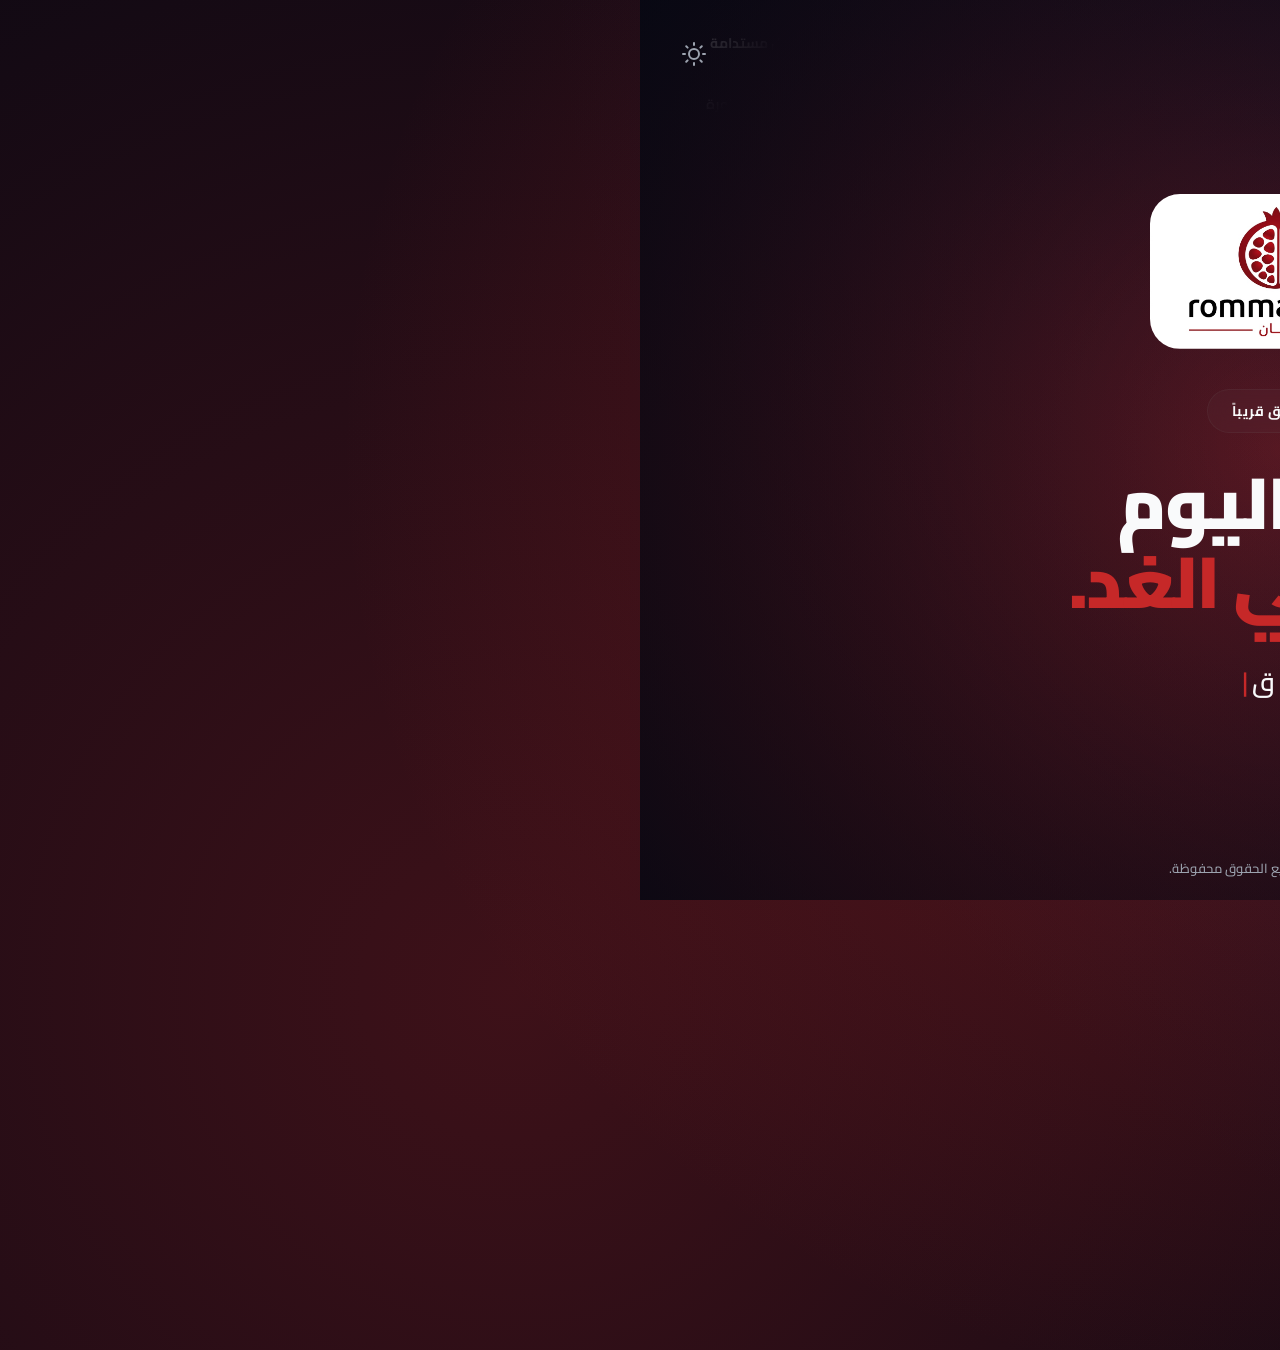
==== commit adaec2e6: "Add files via upload" ====
--- a/index.html
+++ b/index.html
@@ -16,14 +16,13 @@
 </head>
 <body>
 
-    <!-- Cinematic Intro Sequence -->
-    <div id="cinematic-intro">
-        <h2 id="intro-text"></h2>
-    </div>
 
-    <!-- Cinematic Aurora Background -->
+    <!-- Static Aurora Background -->
     <div class="aurora-bg"></div>
     <div class="aurora-overlay"></div>
+
+    <!-- Interactive Spotlight Grid -->
+    <div id="spotlight-grid"></div>
 
     <!-- Theme Toggle Button -->
     <button class="theme-toggle" id="theme-toggle" aria-label="تبديل المظهر">
@@ -32,9 +31,10 @@
     </button>
 
     <main class="hero fade-in-up">
-        <!-- Centered Logo -->
+        <!-- Centered Logo with Fallback -->
         <div class="hero-logo">
-            <img src="logo.png" alt="Romman Labs Logo" id="main-logo" />
+            <img src="logo.png" alt="Romman Labs Logo" id="main-logo" decoding="async" loading="eager" onerror="this.style.display='none'; this.nextElementSibling.style.display='block';" />
+            <h2 id="logo-fallback" style="display: none; font-size: 32px; font-weight: 900; letter-spacing: 1px; color: var(--text-color); margin: 0;">Romman<span class="text-primary">Labs</span></h2>
         </div>
 
         <div class="hero-content">
--- a/style.css
+++ b/style.css
@@ -1,40 +1,30 @@
 /* ============================================================
-    CSS Variables & Design Tokens (Ultra Minimalist)
+    CSS Variables & Design Tokens (Cinematic Aurora)
 ============================================================ */
 :root {
     --primary: #C62828;
-
-    /* Light Theme (Default) */
-    --bg-color: #ffffff;
-    --text-color: #111827;
-    /* Very dark gray for soft contrast */
-    --text-muted: #6B7280;
-    --grid-color: rgba(0, 0, 0, 0.04);
-    --btn-bg: #111827;
-    --btn-text: #ffffff;
-    --btn-hover: #000000;
-    --card-bg: #ffffff;
-    --glow: rgba(198, 40, 40, 0.05);
+    
+    /* Light Theme */
+    --bg-color: #F8FAFC;
+    --text-color: #0B1A2E;
+    --text-muted: #64748B;
+    --aurora-1: rgba(198, 40, 40, 0.25);
+    --aurora-2: rgba(11, 26, 46, 0.15);
+    --aurora-3: rgba(198, 40, 40, 0.2);
 }
 
 [data-theme="dark"] {
-    --bg-color: #030712;
-    /* Nearly pure black */
+    --bg-color: #030712; 
     --text-color: #F9FAFB;
     --text-muted: #9CA3AF;
-    --grid-color: rgba(255, 255, 255, 0.03);
-    --btn-bg: #ffffff;
-    --btn-text: #030712;
-    --btn-hover: #e5e7eb;
-    --card-bg: rgba(255, 255, 255, 0.03);
-    --glow: rgba(198, 40, 40, 0.15);
+    --aurora-1: rgba(198, 40, 40, 0.35);
+    --aurora-2: rgba(30, 58, 138, 0.25);
+    --aurora-3: rgba(198, 40, 40, 0.3);
 }
 
 /* Transitions */
-body,
-.theme-toggle,
-.btn-primary {
-    transition: background-color 0.3s ease, color 0.3s ease, border-color 0.3s ease;
+body, .theme-toggle, .status-badge {
+    transition: background-color 0.5s ease, color 0.5s ease, border-color 0.5s ease;
 }
 
 /* Reset & Base */
@@ -48,27 +38,39 @@
     font-family: 'Cairo', sans-serif;
     background-color: var(--bg-color);
     color: var(--text-color);
-    overflow-x: hidden;
+    height: 100vh;
+    overflow: hidden; /* Lock to single screen */
+    display: flex;
+    flex-direction: column;
+    justify-content: center;
+    align-items: center;
     position: relative;
     -webkit-font-smoothing: antialiased;
 }
 
-a {
-    text-decoration: none;
-}
-
-/* Background Grid Pattern */
-.grid-bg {
-    position: fixed;
+/* Static Aurora Background */
+.aurora-bg {
+    position: absolute;
+    inset: -50%;
+    z-index: -2;
+    background-image: 
+        radial-gradient(circle at 50% 50%, var(--aurora-1) 0%, transparent 60%),
+        radial-gradient(circle at 80% 20%, var(--aurora-2) 0%, transparent 60%),
+        radial-gradient(circle at 20% 80%, var(--aurora-3) 0%, transparent 60%);
+}
+
+.aurora-overlay {
+    position: absolute;
     inset: 0;
     z-index: -1;
-    background-image:
-        linear-gradient(to right, var(--grid-color) 1px, transparent 1px),
-        linear-gradient(to bottom, var(--grid-color) 1px, transparent 1px);
-    background-size: 40px 40px;
-    /* Soften the edges of the grid */
-    mask-image: radial-gradient(ellipse at center, black 40%, transparent 80%);
-    -webkit-mask-image: radial-gradient(ellipse at center, black 40%, transparent 80%);
+    background: radial-gradient(circle at center, transparent 0%, var(--bg-color) 120%);
+}
+
+@keyframes aurora-shift {
+    0% { transform: rotate(0deg) scale(1) translate(0, 0); }
+    33% { transform: rotate(120deg) scale(1.3) translate(5%, 10%); }
+    66% { transform: rotate(240deg) scale(0.9) translate(-10%, -5%); }
+    100% { transform: rotate(360deg) scale(1.2) translate(0, 0); }
 }
 
 /* Theme Toggle */
@@ -76,7 +78,6 @@
     position: absolute;
     top: 30px;
     left: 30px;
-    /* RTL layout */
     background: transparent;
     border: none;
     color: var(--text-muted);
@@ -89,83 +90,45 @@
     z-index: 10;
 }
 
-.theme-toggle:hover {
-    color: var(--text-color);
-}
-
-.icon-sun,
-.icon-moon {
-    position: absolute;
-    transition: opacity 0.3s ease, transform 0.4s cubic-bezier(0.68, -0.55, 0.265, 1.55);
-}
-
-[data-theme="light"] .icon-sun {
-    opacity: 0;
-    transform: rotate(90deg) scale(0);
-}
-
-[data-theme="light"] .icon-moon {
-    opacity: 1;
-    transform: rotate(0) scale(1);
-}
-
-[data-theme="dark"] .icon-moon {
-    opacity: 0;
-    transform: rotate(-90deg) scale(0);
-}
-
-[data-theme="dark"] .icon-sun {
-    opacity: 1;
-    transform: rotate(0) scale(1);
-}
-
-/* Hero Section Wrapper */
-.hero-wrapper {
-    min-height: 100vh;
-    display: flex;
-    justify-content: center;
-    align-items: center;
-    padding: 0 5%;
-}
-
-/* Hero Section (Wide Canvas) */
+.theme-toggle:hover { color: var(--text-color); }
+.icon-sun, .icon-moon { position: absolute; transition: opacity 0.3s ease, transform 0.4s ease; }
+[data-theme="light"] .icon-sun { opacity: 0; transform: rotate(90deg) scale(0); }
+[data-theme="light"] .icon-moon { opacity: 1; transform: rotate(0) scale(1); }
+[data-theme="dark"] .icon-moon { opacity: 0; transform: rotate(-90deg) scale(0); }
+[data-theme="dark"] .icon-sun { opacity: 1; transform: rotate(0) scale(1); }
+
+/* Hero Section (Centered) */
 .hero {
+    display: flex;
+    flex-direction: column;
+    align-items: center;
+    text-align: center;
+    z-index: 1;
     width: 100%;
-    max-width: 1200px;
-    display: flex;
-    flex-direction: row;
-    align-items: center;
-    justify-content: space-between;
-    gap: 80px;
-    z-index: 1;
-}
-
-.hero-content {
-    flex: 1.2;
-    text-align: right;
-    display: flex;
-    flex-direction: column;
-    align-items: flex-start;
-}
-
-.hero-media {
-    flex: 0.8;
-    display: flex;
-    justify-content: flex-end;
-    /* Push to the left in RTL */
-    align-items: center;
+    max-width: 900px;
+    padding: 0 20px;
+}
+
+.hero-logo {
+    margin-bottom: 40px;
 }
 
 #main-logo {
     display: block;
     width: 100%;
-    max-width: 380px;
+    max-width: 260px; /* Slightly smaller for centered layout */
     height: auto;
-    border-radius: 40px;
-    /* الحواف الدائرية */
-}
-
-/* Status Badge - Spaceship Pill */
+    border-radius: 30px;
+    margin: 0 auto;
+}
+
+.hero-content {
+    display: flex;
+    flex-direction: column;
+    align-items: center;
+}
+
+/* Status Badge - Glass Pill */
 .status-badge {
     display: flex;
     align-items: center;
@@ -173,13 +136,14 @@
     color: var(--text-color);
     font-weight: 700;
     font-size: 14px;
-    margin-bottom: 24px;
+    margin-bottom: 30px;
     letter-spacing: 0.5px;
-    background: var(--card-bg);
-    border: 1px solid var(--grid-color);
-    padding: 10px 24px;
+    background: rgba(128, 128, 128, 0.05);
+    border: 1px solid rgba(128, 128, 128, 0.1);
+    backdrop-filter: blur(10px);
+    -webkit-backdrop-filter: blur(10px);
+    padding: 8px 24px;
     border-radius: 50px;
-    box-shadow: 0 4px 15px rgba(0,0,0,0.02);
 }
 
 .pulse-dot {
@@ -201,19 +165,14 @@
 }
 
 @keyframes ping {
-
-    75%,
-    100% {
-        transform: scale(2.5);
-        opacity: 0;
-    }
+    75%, 100% { transform: scale(2.5); opacity: 0; }
 }
 
 /* Typography */
 h1 {
     font-size: 72px;
     font-weight: 900;
-    margin-bottom: 24px;
+    margin-bottom: 20px;
     line-height: 1.1;
     letter-spacing: -2px;
     color: var(--text-color);
@@ -221,206 +180,89 @@
 
 .text-primary {
     color: var(--primary);
-    line-height: 2;
-}
-
-p {
-    font-size: 22px;
-    color: var(--text-muted);
-    max-width: 500px;
-    margin: 0 0 40px 0;
-    line-height: 1.6;
-    font-weight: 500;
-}
-
-/* Solid Minimal Button - Spaceship Pill */
-.btn-primary {
-    display: inline-flex;
-    align-items: center;
-    gap: 12px;
-    background: var(--btn-bg);
-    color: var(--btn-text);
-    padding: 18px 40px;
-    border-radius: 50px; /* Fully rounded pill */
+}
+
+/* Rotating Text */
+.rotating-text-container {
+    font-size: 26px;
+    font-weight: 600;
+    color: var(--text-muted);
+    margin-top: 15px;
+    display: flex;
+    align-items: center;
+    justify-content: center;
+    gap: 10px;
+    flex-wrap: wrap;
+}
+
+.dynamic-text {
+    color: var(--text-color);
+    position: relative;
+    display: inline-block;
+    min-width: 250px;
+    text-align: right;
+}
+
+.cursor {
+    color: var(--primary);
+    animation: blink 1s step-end infinite;
+    display: inline-block;
+    margin-right: 4px; /* RTL margin right to space it from the text */
+}
+
+@keyframes blink {
+    0%, 100% { opacity: 1; }
+    50% { opacity: 0; }
+}
+
+/* Interactive Spotlight Grid */
+#spotlight-grid {
+    position: absolute;
+    inset: 0;
+    z-index: -1;
+    display: flex;
+    flex-wrap: wrap;
+    align-content: flex-start;
+    justify-content: center;
+    gap: 35px 55px; /* Greatly increased spacing for a cleaner look */
+    padding: 30px;
+    overflow: hidden;
+    pointer-events: none; /* Let clicks pass to the hero content */
+    
+    /* The Magic Spotlight Mask */
+    --mouse-x: -100px;
+    --mouse-y: -100px;
+    mask-image: radial-gradient(circle 350px at var(--mouse-x) var(--mouse-y), black 0%, transparent 80%);
+    -webkit-mask-image: radial-gradient(circle 350px at var(--mouse-x) var(--mouse-y), black 0%, transparent 80%);
+}
+
+.spotlight-word {
+    font-size: 14px;
     font-weight: 700;
-    font-size: 16px;
-    cursor: pointer;
-    border: 1px solid transparent;
-    box-shadow: 0 10px 30px rgba(0,0,0,0.1);
-}
-
-.btn-primary:hover {
-    background: var(--btn-hover);
-    transform: translateY(-2px);
-    box-shadow: 0 15px 35px rgba(0,0,0,0.15);
-}
-
-.btn-icon {
-    transition: transform 0.2s ease;
-}
-
-.btn-primary:hover .btn-icon {
-    transform: translateX(-4px);
-    /* RTL */
-}
-
-/* Future Projects Section */
-.future-projects {
-    max-width: 1200px;
-    margin: 0 auto;
-    padding: 100px 5%;
-    position: relative;
-    z-index: 1;
-}
-
-.section-header {
-    text-align: center;
-    margin-bottom: 60px;
-}
-
-.section-header h2 {
-    font-size: 42px;
-    font-weight: 900;
-    margin-bottom: 16px;
-    letter-spacing: -1px;
-    color: var(--text-color);
-}
-
-.section-header p {
-    font-size: 18px;
-    color: var(--text-muted);
-    max-width: 600px;
-    margin: 0 auto;
-    line-height: 1.6;
-}
-
-/* Bento Grid - Spaceship Style */
-.projects-grid {
-    display: grid;
-    grid-template-columns: repeat(auto-fit, minmax(280px, 1fr));
-    gap: 24px;
-}
-
-.project-card {
-    position: relative;
-    background: var(--card-bg);
-    border: 1px solid var(--grid-color);
-    border-radius: 40px; /* Massive border radius */
-    padding: 40px;
-    transition: transform 0.4s cubic-bezier(0.165, 0.84, 0.44, 1), border-color 0.4s ease, box-shadow 0.4s ease;
-    overflow: hidden;
-    display: flex;
-    flex-direction: column;
-    justify-content: space-between;
-}
-
-/* Inner Glow Effect using Pseudo-element */
-.project-card::before {
-    content: '';
-    position: absolute;
-    top: 0; left: 0; right: 0; bottom: 0;
-    background: radial-gradient(circle at top right, var(--glow) 0%, transparent 70%);
-    opacity: 0;
-    transition: opacity 0.4s ease;
-    z-index: 0;
-}
-
-.project-card:hover {
-    transform: translateY(-8px) scale(1.02);
-    border-color: rgba(198, 40, 40, 0.2);
-    box-shadow: 0 20px 40px rgba(0,0,0,0.05);
-}
-
-.project-card:hover::before {
-    opacity: 1;
-}
-
-/* Content needs z-index to sit above glow */
-.icon-wrapper, .card-text {
-    position: relative;
-    z-index: 1;
-}
-
-.icon-wrapper {
-    width: 64px;
-    height: 64px;
-    border-radius: 20px; /* Highly rounded icon box */
-    background: rgba(198, 40, 40, 0.08);
-    color: var(--primary);
-    display: flex;
-    justify-content: center;
-    align-items: center;
-    margin-bottom: 32px;
-    transition: transform 0.4s ease, background 0.4s ease;
-}
-
-.project-card:hover .icon-wrapper {
-    transform: scale(1.1) rotate(-5deg);
-    background: rgba(198, 40, 40, 0.15);
-}
-
-.icon-wrapper svg {
-    width: 28px;
-    height: 28px;
-}
-
-.project-card h3 {
-    font-size: 26px;
-    font-weight: 800;
-    margin-bottom: 12px;
-    color: var(--text-color);
-    letter-spacing: -0.5px;
-}
-
-.project-card p {
-    font-size: 17px;
-    color: var(--text-muted);
-    margin: 0;
-    line-height: 1.6;
-}
-
-/* Spaceship Asymmetrical Grid (Desktop) */
-@media (min-width: 1024px) {
-    .projects-grid {
-        grid-template-columns: repeat(3, 1fr);
-        grid-auto-rows: 1fr;
-    }
-    
-    .card-wide {
-        grid-column: span 2;
-        display: flex;
-        flex-direction: row; /* Horizontal layout for wide card */
-        align-items: center;
-        gap: 40px;
-    }
-    
-    .card-wide .icon-wrapper {
-        margin-bottom: 0;
-        width: 80px;
-        height: 80px;
-        border-radius: 24px;
-    }
-    .card-wide .icon-wrapper svg {
-        width: 36px;
-        height: 36px;
-    }
-    
-    .card-wide h3 {
-        font-size: 32px;
-    }
+    color: var(--text-muted);
+    white-space: nowrap;
+    user-select: none;
+    transition: color 0.3s ease;
+}
+
+[data-theme="dark"] .spotlight-word {
+    color: rgba(255, 255, 255, 0.6); /* Clearer in dark mode */
+}
+
+[data-theme="light"] .spotlight-word {
+    color: rgba(11, 26, 46, 0.8); /* Much clearer in light mode */
 }
 
 /* Footer */
 footer {
+    position: absolute;
+    bottom: 20px;
     width: 100%;
-    display: flex;
-    justify-content: center;
-    padding: 40px 0 30px;
+    text-align: center;
     z-index: 1;
 }
 
 footer p {
-    margin: 0;
     font-size: 13px;
     font-weight: 500;
     color: var(--text-muted);
@@ -429,82 +271,28 @@
 /* Animations */
 .fade-in-up {
     opacity: 0;
-    transform: translateY(20px);
-    transition: opacity 0.8s cubic-bezier(0.165, 0.84, 0.44, 1), transform 0.8s cubic-bezier(0.165, 0.84, 0.44, 1);
-}
-
-.fade-in-up.visible {
-    opacity: 1;
-    transform: translateY(0);
-}
-
-.delay-1 {
-    transition-delay: 0.2s;
-}
+    transform: translateY(30px);
+    transition: opacity 1s cubic-bezier(0.165, 0.84, 0.44, 1), transform 1s cubic-bezier(0.165, 0.84, 0.44, 1);
+}
+
+.fade-in-up.visible { opacity: 1; transform: translateY(0); }
+.delay-1 { transition-delay: 0.3s; }
 
 /* Responsive */
-@media (max-width: 1024px) {
-    h1 {
-        font-size: 56px;
+@media (max-width: 768px) {
+    h1 { font-size: 48px; letter-spacing: -1px; }
+    .rotating-text-container { font-size: 20px; flex-direction: column; gap: 5px; }
+    .dynamic-text { min-width: auto; text-align: center; }
+    #main-logo { max-width: 200px; }
+    
+    /* Reveal slightly more on mobile since there is no mouse hover */
+    #spotlight-grid {
+        -webkit-mask-image: radial-gradient(circle 200px at center, black 0%, transparent 100%);
+        mask-image: radial-gradient(circle 200px at center, black 0%, transparent 100%);
     }
-
-    p {
-        font-size: 18px;
-    }
-
-    .hero {
-        gap: 40px;
-    }
-
-    #main-logo {
-        max-width: 300px;
-    }
-}
-
-@media (max-width: 768px) {
-    .hero {
-        flex-direction: column-reverse;
-        text-align: center;
-        gap: 60px;
-    }
-
-    .hero-content {
-        align-items: center;
-        text-align: center;
-    }
-
-    .status-badge {
-        justify-content: center;
-    }
-
-    h1 {
-        font-size: 48px;
-        letter-spacing: -1px;
-    }
-
-    p {
-        margin: 0 auto 30px auto;
-        font-size: 18px;
-    }
-
-    #main-logo {
-        max-width: 240px;
-    }
-}
-
+}
 @media (max-width: 480px) {
-    h1 {
-        font-size: 40px;
-    }
-
-    .btn-primary {
-        padding: 14px 28px;
-        width: 100%;
-        justify-content: center;
-    }
-
-    .theme-toggle {
-        top: 20px;
-        left: 20px;
-    }
+    h1 { font-size: 40px; }
+    .rotating-text-container { font-size: 18px; }
+    .dynamic-slogan { font-size: 12px; }
 }
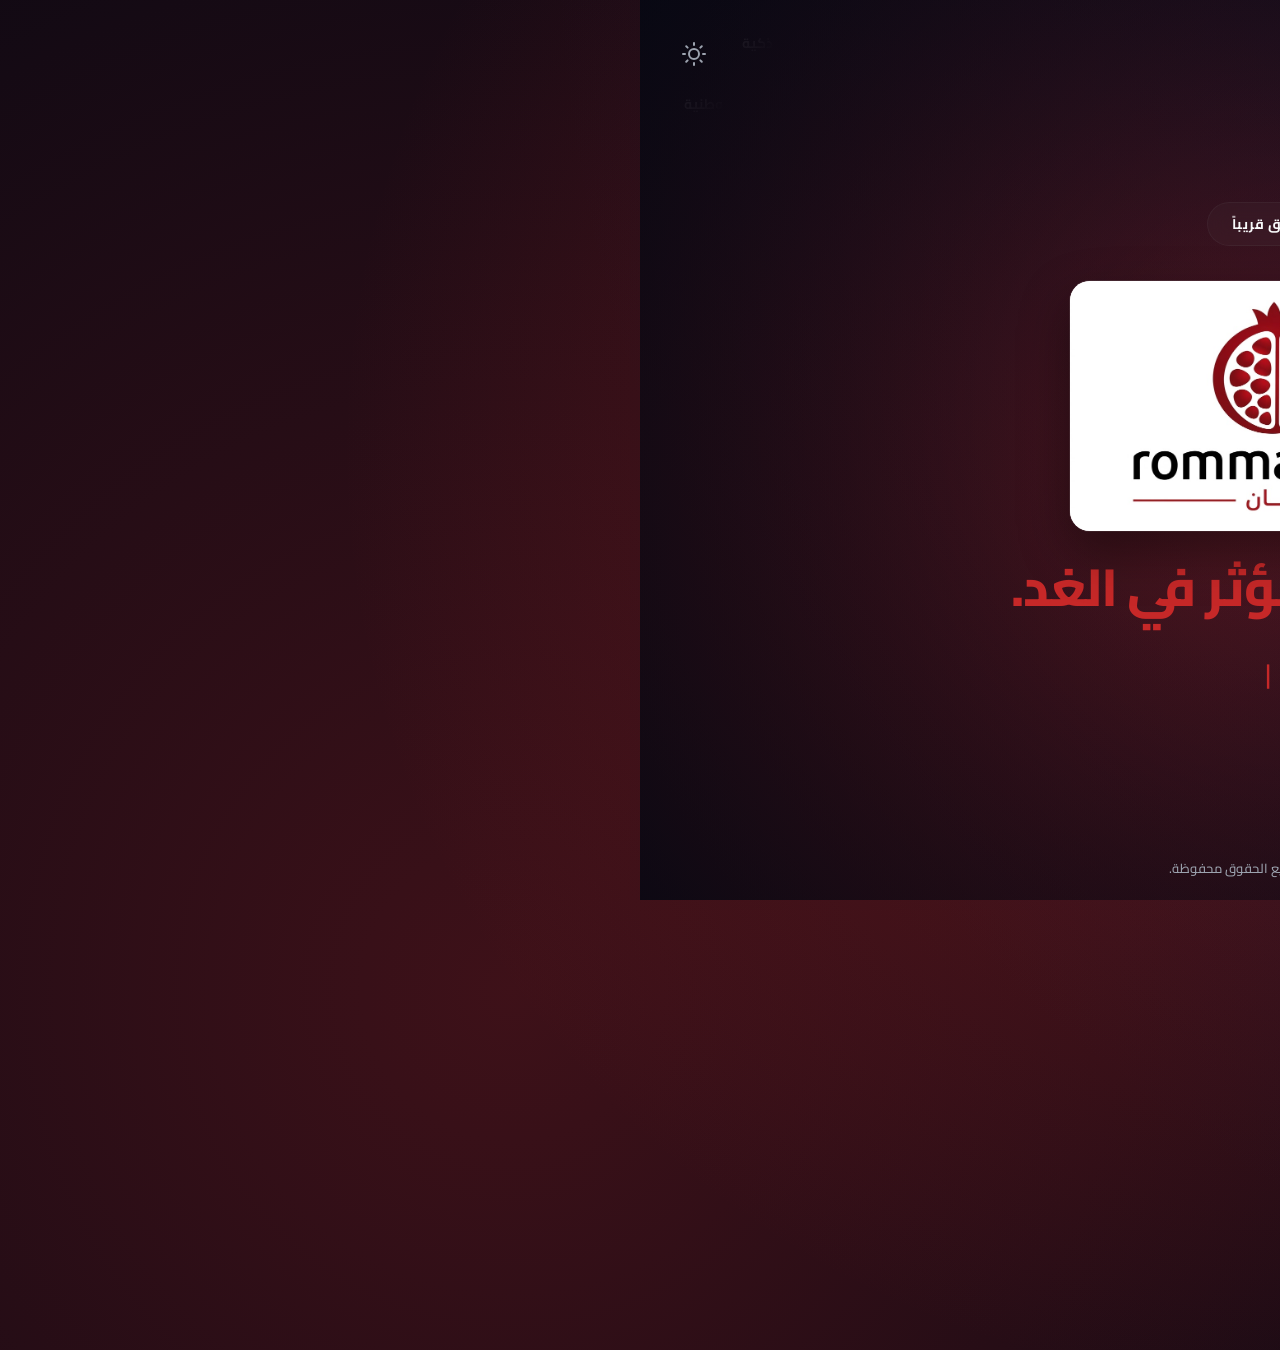
==== commit 20617f14: "Add files via upload" ====
--- a/index.html
+++ b/index.html
@@ -31,19 +31,21 @@
     </button>
 
     <main class="hero fade-in-up">
-        <!-- Centered Logo with Fallback -->
-        <div class="hero-logo">
-            <img src="logo.png" alt="Romman Labs Logo" id="main-logo" decoding="async" loading="eager" onerror="this.style.display='none'; this.nextElementSibling.style.display='block';" />
-            <h2 id="logo-fallback" style="display: none; font-size: 32px; font-weight: 900; letter-spacing: 1px; color: var(--text-color); margin: 0;">Romman<span class="text-primary">Labs</span></h2>
-        </div>
-
         <div class="hero-content">
-            <div class="status-badge">
+            <!-- Eyebrow Badge (Moved to top) -->
+            <div class="status-badge" style="margin-bottom: 35px;">
                 <span class="pulse-dot"></span>
                 <span>ننطلق قريباً</span>
             </div>
 
-            <h1>نبني اليوم<br><span class="text-primary">لنؤثر في الغد.</span></h1>
+            <!-- Centered Logo (Now the Hero) -->
+            <div class="hero-logo">
+                <img src="logo.png" alt="Romman Labs Logo" id="main-logo" decoding="async" loading="eager" onerror="this.style.display='none'; this.nextElementSibling.style.display='block';" />
+                <h2 id="logo-fallback" style="display: none; font-size: 42px; font-weight: 900; letter-spacing: 1px; color: var(--text-color); margin: 0;">Romman<span class="text-primary">Labs</span></h2>
+            </div>
+
+            <!-- Elegant, smaller heading -->
+            <h1>نبني اليوم <span class="text-primary">لنؤثر في الغد.</span></h1>
 
             <!-- Rotating Text Container -->
             <div class="rotating-text-container">
--- a/style.css
+++ b/style.css
@@ -110,16 +110,25 @@
 }
 
 .hero-logo {
-    margin-bottom: 40px;
+    margin-bottom: 25px;
+    perspective: 1000px;
 }
 
 #main-logo {
     display: block;
     width: 100%;
-    max-width: 260px; /* Slightly smaller for centered layout */
+    max-width: 420px; /* Greatly increased logo size */
     height: auto;
-    border-radius: 30px;
+    border-radius: 20px;
     margin: 0 auto;
+    background: #ffffff; /* Ensure white background fits cleanly if it's a transparent image acting weird */
+    box-shadow: 0 20px 50px rgba(0, 0, 0, 0.4), 0 0 0 1px rgba(255, 255, 255, 0.1);
+    transition: transform 0.4s cubic-bezier(0.175, 0.885, 0.32, 1.275), box-shadow 0.4s ease;
+}
+
+#main-logo:hover {
+    transform: translateY(-8px) scale(1.02);
+    box-shadow: 0 30px 60px rgba(229, 21, 35, 0.25), 0 0 0 1px rgba(255, 255, 255, 0.2);
 }
 
 .hero-content {
@@ -170,11 +179,11 @@
 
 /* Typography */
 h1 {
-    font-size: 72px;
-    font-weight: 900;
-    margin-bottom: 20px;
-    line-height: 1.1;
-    letter-spacing: -2px;
+    font-size: 52px; /* Reduced from 72px so it doesn't overpower the logo */
+    font-weight: 800; /* Slightly less aggressive weight */
+    margin-bottom: 15px;
+    line-height: 1.2;
+    letter-spacing: -1px;
     color: var(--text-color);
 }
 
@@ -222,18 +231,18 @@
     z-index: -1;
     display: flex;
     flex-wrap: wrap;
-    align-content: flex-start;
+    align-content: space-evenly;
     justify-content: center;
     gap: 35px 55px; /* Greatly increased spacing for a cleaner look */
     padding: 30px;
     overflow: hidden;
     pointer-events: none; /* Let clicks pass to the hero content */
     
-    /* The Magic Spotlight Mask */
+    /* The Magic Spotlight Mask (Refined Flashlight Effect) */
     --mouse-x: -100px;
     --mouse-y: -100px;
-    mask-image: radial-gradient(circle 350px at var(--mouse-x) var(--mouse-y), black 0%, transparent 80%);
-    -webkit-mask-image: radial-gradient(circle 350px at var(--mouse-x) var(--mouse-y), black 0%, transparent 80%);
+    mask-image: radial-gradient(circle 280px at var(--mouse-x) var(--mouse-y), black 0%, rgba(0,0,0,0.6) 20%, transparent 100%);
+    -webkit-mask-image: radial-gradient(circle 280px at var(--mouse-x) var(--mouse-y), black 0%, rgba(0,0,0,0.6) 20%, transparent 100%);
 }
 
 .spotlight-word {
@@ -280,10 +289,10 @@
 
 /* Responsive */
 @media (max-width: 768px) {
-    h1 { font-size: 48px; letter-spacing: -1px; }
+    h1 { font-size: 38px; letter-spacing: -0.5px; }
     .rotating-text-container { font-size: 20px; flex-direction: column; gap: 5px; }
     .dynamic-text { min-width: auto; text-align: center; }
-    #main-logo { max-width: 200px; }
+    #main-logo { max-width: 280px; }
     
     /* Reveal slightly more on mobile since there is no mouse hover */
     #spotlight-grid {
@@ -292,7 +301,7 @@
     }
 }
 @media (max-width: 480px) {
-    h1 { font-size: 40px; }
+    h1 { font-size: 32px; }
     .rotating-text-container { font-size: 18px; }
     .dynamic-slogan { font-size: 12px; }
 }
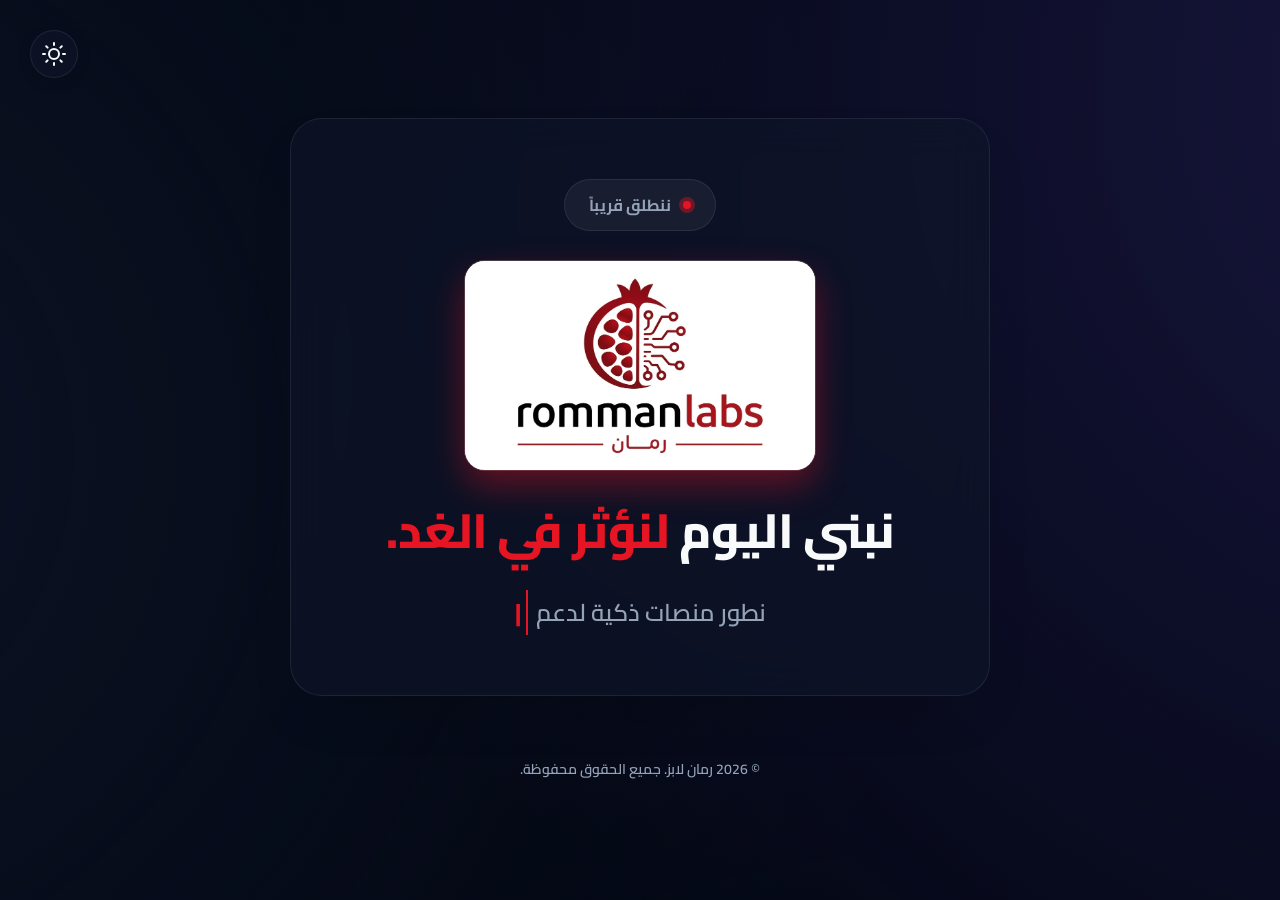
==== commit aa703adb: "Add files via upload" ====
--- a/index.html
+++ b/index.html
@@ -15,14 +15,8 @@
     <script src="script.js" defer></script>
 </head>
 <body>
-
-
-    <!-- Static Aurora Background -->
-    <div class="aurora-bg"></div>
-    <div class="aurora-overlay"></div>
-
-    <!-- Interactive Spotlight Grid -->
-    <div id="spotlight-grid"></div>
+    <!-- Premium Mesh Background -->
+    <div class="mesh-bg"></div>
 
     <!-- Theme Toggle Button -->
     <button class="theme-toggle" id="theme-toggle" aria-label="تبديل المظهر">
@@ -30,21 +24,23 @@
         <svg xmlns="http://www.w3.org/2000/svg" class="icon-moon" width="24" height="24" viewBox="0 0 24 24" fill="none" stroke="currentColor" stroke-width="2" stroke-linecap="round" stroke-linejoin="round"><path d="M21 12.79A9 9 0 1 1 11.21 3 7 7 0 0 0 21 12.79z"></path></svg>
     </button>
 
-    <main class="hero fade-in-up">
-        <div class="hero-content">
-            <!-- Eyebrow Badge (Moved to top) -->
-            <div class="status-badge" style="margin-bottom: 35px;">
+    <!-- Main Container -->
+    <div class="page-container">
+        <!-- Central Glass Card -->
+        <main class="glass-card fade-in-up">
+            <!-- Eyebrow Badge -->
+            <div class="status-badge">
                 <span class="pulse-dot"></span>
                 <span>ننطلق قريباً</span>
             </div>
 
-            <!-- Centered Logo (Now the Hero) -->
-            <div class="hero-logo">
+            <!-- The Premium Logo Badge -->
+            <div class="hero-logo-wrapper">
                 <img src="logo.png" alt="Romman Labs Logo" id="main-logo" decoding="async" loading="eager" onerror="this.style.display='none'; this.nextElementSibling.style.display='block';" />
-                <h2 id="logo-fallback" style="display: none; font-size: 42px; font-weight: 900; letter-spacing: 1px; color: var(--text-color); margin: 0;">Romman<span class="text-primary">Labs</span></h2>
+                <h2 id="logo-fallback" style="display: none;">Romman<span class="text-primary">Labs</span></h2>
             </div>
 
-            <!-- Elegant, smaller heading -->
+            <!-- Fluid Typography Heading -->
             <h1>نبني اليوم <span class="text-primary">لنؤثر في الغد.</span></h1>
 
             <!-- Rotating Text Container -->
@@ -52,12 +48,11 @@
                 <span class="static-text">نطور منصات ذكية لدعم</span>
                 <span id="dynamic-text" class="dynamic-text"></span>
             </div>
-        </div>
-    </main>
+        </main>
 
-    <footer class="fade-in-up delay-1">
-        <p>© 2026 رمان لابز. جميع الحقوق محفوظة.</p>
-    </footer>
-
+        <footer class="fade-in-up delay-1">
+            <p>© 2026 رمان لابز. جميع الحقوق محفوظة.</p>
+        </footer>
+    </div>
 </body>
 </html>
--- a/style.css
+++ b/style.css
@@ -1,33 +1,31 @@
-/* ============================================================
-    CSS Variables & Design Tokens (Cinematic Aurora)
-============================================================ */
 :root {
-    --primary: #C62828;
+    /* Color Palette */
+    --primary: #e51523;
+    --primary-hover: #c9121f;
+    --primary-glow: rgba(229, 21, 35, 0.4);
     
-    /* Light Theme */
-    --bg-color: #F8FAFC;
-    --text-color: #0B1A2E;
-    --text-muted: #64748B;
-    --aurora-1: rgba(198, 40, 40, 0.25);
-    --aurora-2: rgba(11, 26, 46, 0.15);
-    --aurora-3: rgba(198, 40, 40, 0.2);
+    /* Light Theme (Default) */
+    --bg-main: #f8fafc;
+    --bg-mesh-1: #e2e8f0;
+    --bg-mesh-2: #cbd5e1;
+    --glass-bg: rgba(255, 255, 255, 0.7);
+    --glass-border: rgba(255, 255, 255, 0.8);
+    --text-color: #0f172a;
+    --text-muted: #475569;
+    --badge-bg: rgba(0, 0, 0, 0.05);
 }
 
 [data-theme="dark"] {
-    --bg-color: #030712; 
-    --text-color: #F9FAFB;
-    --text-muted: #9CA3AF;
-    --aurora-1: rgba(198, 40, 40, 0.35);
-    --aurora-2: rgba(30, 58, 138, 0.25);
-    --aurora-3: rgba(198, 40, 40, 0.3);
-}
-
-/* Transitions */
-body, .theme-toggle, .status-badge {
-    transition: background-color 0.5s ease, color 0.5s ease, border-color 0.5s ease;
-}
-
-/* Reset & Base */
+    --bg-main: #030712;
+    --bg-mesh-1: #0f172a;
+    --bg-mesh-2: #1e1b4b;
+    --glass-bg: rgba(15, 23, 42, 0.6);
+    --glass-border: rgba(255, 255, 255, 0.08);
+    --text-color: #f8fafc;
+    --text-muted: #94a3b8;
+    --badge-bg: rgba(255, 255, 255, 0.05);
+}
+
 * {
     margin: 0;
     padding: 0;
@@ -35,124 +33,75 @@
 }
 
 body {
-    font-family: 'Cairo', sans-serif;
-    background-color: var(--bg-color);
-    color: var(--text-color);
-    height: 100vh;
-    overflow: hidden; /* Lock to single screen */
+    font-family: 'Cairo', system-ui, -apple-system, BlinkMacSystemFont, 'Segoe UI', Roboto, sans-serif;
+    background-color: var(--bg-main);
+    color: var(--text-color);
+    min-height: 100dvh; /* Fluid height, fixes mobile issues */
     display: flex;
     flex-direction: column;
     justify-content: center;
     align-items: center;
-    position: relative;
+    overflow-x: hidden;
+    transition: background-color 0.5s ease, color 0.5s ease;
     -webkit-font-smoothing: antialiased;
 }
 
-/* Static Aurora Background */
-.aurora-bg {
-    position: absolute;
+/* 1. Premium Mesh Background */
+.mesh-bg {
+    position: fixed;
     inset: -50%;
-    z-index: -2;
+    z-index: -1;
     background-image: 
-        radial-gradient(circle at 50% 50%, var(--aurora-1) 0%, transparent 60%),
-        radial-gradient(circle at 80% 20%, var(--aurora-2) 0%, transparent 60%),
-        radial-gradient(circle at 20% 80%, var(--aurora-3) 0%, transparent 60%);
-}
-
-.aurora-overlay {
-    position: absolute;
-    inset: 0;
-    z-index: -1;
-    background: radial-gradient(circle at center, transparent 0%, var(--bg-color) 120%);
-}
-
-@keyframes aurora-shift {
-    0% { transform: rotate(0deg) scale(1) translate(0, 0); }
-    33% { transform: rotate(120deg) scale(1.3) translate(5%, 10%); }
-    66% { transform: rotate(240deg) scale(0.9) translate(-10%, -5%); }
-    100% { transform: rotate(360deg) scale(1.2) translate(0, 0); }
-}
-
-/* Theme Toggle */
-.theme-toggle {
-    position: absolute;
-    top: 30px;
-    left: 30px;
-    background: transparent;
-    border: none;
+        radial-gradient(circle at 15% 50%, var(--bg-mesh-1) 0%, transparent 50%),
+        radial-gradient(circle at 85% 30%, var(--bg-mesh-2) 0%, transparent 50%);
+    opacity: 0.8;
+    pointer-events: none;
+    transition: all 0.5s ease;
+}
+
+/* 2. Main Page Container */
+.page-container {
+    width: 100%;
+    max-width: 1200px;
+    padding: 20px;
+    display: flex;
+    flex-direction: column;
+    align-items: center;
+    gap: 40px;
+    margin: auto 0;
+}
+
+/* 3. The Glass Card (Hero Content) */
+.glass-card {
+    width: 100%;
+    max-width: 700px;
+    background: var(--glass-bg);
+    border: 1px solid var(--glass-border);
+    backdrop-filter: blur(20px);
+    -webkit-backdrop-filter: blur(20px);
+    border-radius: 32px;
+    padding: 60px 40px;
+    text-align: center;
+    box-shadow: 0 25px 50px -12px rgba(0, 0, 0, 0.15);
+    display: flex;
+    flex-direction: column;
+    align-items: center;
+    gap: 30px;
+    transition: all 0.5s ease;
+}
+
+/* 4. Status Badge */
+.status-badge {
+    display: inline-flex;
+    align-items: center;
+    gap: 12px;
+    padding: 10px 24px;
+    background: var(--badge-bg);
+    border: 1px solid var(--glass-border);
+    border-radius: 50px;
+    font-size: clamp(14px, 2vw, 16px); /* Fluid */
+    font-weight: 700;
     color: var(--text-muted);
-    width: 48px;
-    height: 48px;
-    display: flex;
-    justify-content: center;
-    align-items: center;
-    cursor: pointer;
-    z-index: 10;
-}
-
-.theme-toggle:hover { color: var(--text-color); }
-.icon-sun, .icon-moon { position: absolute; transition: opacity 0.3s ease, transform 0.4s ease; }
-[data-theme="light"] .icon-sun { opacity: 0; transform: rotate(90deg) scale(0); }
-[data-theme="light"] .icon-moon { opacity: 1; transform: rotate(0) scale(1); }
-[data-theme="dark"] .icon-moon { opacity: 0; transform: rotate(-90deg) scale(0); }
-[data-theme="dark"] .icon-sun { opacity: 1; transform: rotate(0) scale(1); }
-
-/* Hero Section (Centered) */
-.hero {
-    display: flex;
-    flex-direction: column;
-    align-items: center;
-    text-align: center;
-    z-index: 1;
-    width: 100%;
-    max-width: 900px;
-    padding: 0 20px;
-}
-
-.hero-logo {
-    margin-bottom: 25px;
-    perspective: 1000px;
-}
-
-#main-logo {
-    display: block;
-    width: 100%;
-    max-width: 420px; /* Greatly increased logo size */
-    height: auto;
-    border-radius: 20px;
-    margin: 0 auto;
-    background: #ffffff; /* Ensure white background fits cleanly if it's a transparent image acting weird */
-    box-shadow: 0 20px 50px rgba(0, 0, 0, 0.4), 0 0 0 1px rgba(255, 255, 255, 0.1);
-    transition: transform 0.4s cubic-bezier(0.175, 0.885, 0.32, 1.275), box-shadow 0.4s ease;
-}
-
-#main-logo:hover {
-    transform: translateY(-8px) scale(1.02);
-    box-shadow: 0 30px 60px rgba(229, 21, 35, 0.25), 0 0 0 1px rgba(255, 255, 255, 0.2);
-}
-
-.hero-content {
-    display: flex;
-    flex-direction: column;
-    align-items: center;
-}
-
-/* Status Badge - Glass Pill */
-.status-badge {
-    display: flex;
-    align-items: center;
-    gap: 12px;
-    color: var(--text-color);
-    font-weight: 700;
-    font-size: 14px;
-    margin-bottom: 30px;
-    letter-spacing: 0.5px;
-    background: rgba(128, 128, 128, 0.05);
-    border: 1px solid rgba(128, 128, 128, 0.1);
-    backdrop-filter: blur(10px);
-    -webkit-backdrop-filter: blur(10px);
-    padding: 8px 24px;
-    border-radius: 50px;
 }
 
 .pulse-dot {
@@ -177,131 +126,138 @@
     75%, 100% { transform: scale(2.5); opacity: 0; }
 }
 
-/* Typography */
+/* 5. The Premium Logo Badge */
+.hero-logo-wrapper {
+    position: relative;
+    width: 100%;
+    display: flex;
+    justify-content: center;
+    align-items: center;
+}
+
+#main-logo {
+    display: block;
+    width: 100%;
+    max-width: clamp(200px, 40vw, 350px); /* Fluid Scaling for logo */
+    height: auto;
+    background: #ffffff; /* Handling the baked-in white background gracefully */
+    border-radius: 20px;
+    box-shadow: 0 15px 35px var(--primary-glow), 0 0 0 1px rgba(255, 255, 255, 0.2);
+    transition: transform 0.4s ease, box-shadow 0.4s ease;
+}
+
+#main-logo:hover {
+    transform: translateY(-5px);
+    box-shadow: 0 20px 45px var(--primary-glow), 0 0 0 1px rgba(255, 255, 255, 0.3);
+}
+
+#logo-fallback {
+    font-size: clamp(28px, 6vw, 42px);
+    font-weight: 900;
+    color: var(--text-color);
+    margin: 0;
+}
+
+/* 6. Fluid Typography Heading */
 h1 {
-    font-size: 52px; /* Reduced from 72px so it doesn't overpower the logo */
-    font-weight: 800; /* Slightly less aggressive weight */
-    margin-bottom: 15px;
-    line-height: 1.2;
-    letter-spacing: -1px;
-    color: var(--text-color);
+    font-size: clamp(32px, 6vw, 48px); /* Scales perfectly on all devices */
+    font-weight: 800;
+    line-height: 1.25;
+    letter-spacing: -0.5px;
+    color: var(--text-color);
+    margin: 0;
 }
 
 .text-primary {
     color: var(--primary);
 }
 
-/* Rotating Text */
+/* 7. Rotating Text */
 .rotating-text-container {
-    font-size: 26px;
+    font-size: clamp(18px, 4vw, 24px); /* Fluid */
     font-weight: 600;
     color: var(--text-muted);
-    margin-top: 15px;
-    display: flex;
-    align-items: center;
-    justify-content: center;
-    gap: 10px;
-    flex-wrap: wrap;
+    display: flex;
+    flex-wrap: wrap; /* Allows wrapping on ultra-small screens */
+    justify-content: center;
+    align-items: center;
+    gap: 8px;
 }
 
 .dynamic-text {
-    color: var(--text-color);
-    position: relative;
-    display: inline-block;
-    min-width: 250px;
-    text-align: right;
-}
-
-.cursor {
     color: var(--primary);
-    animation: blink 1s step-end infinite;
-    display: inline-block;
-    margin-right: 4px; /* RTL margin right to space it from the text */
-}
-
-@keyframes blink {
-    0%, 100% { opacity: 1; }
-    50% { opacity: 0; }
-}
-
-/* Interactive Spotlight Grid */
-#spotlight-grid {
-    position: absolute;
-    inset: 0;
-    z-index: -1;
-    display: flex;
-    flex-wrap: wrap;
-    align-content: space-evenly;
-    justify-content: center;
-    gap: 35px 55px; /* Greatly increased spacing for a cleaner look */
-    padding: 30px;
-    overflow: hidden;
-    pointer-events: none; /* Let clicks pass to the hero content */
-    
-    /* The Magic Spotlight Mask (Refined Flashlight Effect) */
-    --mouse-x: -100px;
-    --mouse-y: -100px;
-    mask-image: radial-gradient(circle 280px at var(--mouse-x) var(--mouse-y), black 0%, rgba(0,0,0,0.6) 20%, transparent 100%);
-    -webkit-mask-image: radial-gradient(circle 280px at var(--mouse-x) var(--mouse-y), black 0%, rgba(0,0,0,0.6) 20%, transparent 100%);
-}
-
-.spotlight-word {
-    font-size: 14px;
-    font-weight: 700;
+    font-weight: 800;
+    border-right: 2px solid var(--primary);
+    padding-right: 5px;
+    white-space: nowrap;
+}
+
+/* 8. Theme Toggle */
+.theme-toggle {
+    position: fixed;
+    top: 30px;
+    left: 30px;
+    background: var(--glass-bg);
+    border: 1px solid var(--glass-border);
+    backdrop-filter: blur(10px);
+    -webkit-backdrop-filter: blur(10px);
+    color: var(--text-color);
+    width: 48px;
+    height: 48px;
+    border-radius: 50%;
+    cursor: pointer;
+    display: flex;
+    align-items: center;
+    justify-content: center;
+    z-index: 100;
+    transition: all 0.3s ease;
+    box-shadow: 0 4px 15px rgba(0,0,0,0.1);
+}
+
+.theme-toggle:hover {
+    transform: scale(1.1);
+    background: var(--primary);
+    color: white;
+    border-color: var(--primary);
+}
+
+[data-theme="dark"] .icon-moon { display: none; }
+[data-theme="light"] .icon-sun { display: none; }
+
+/* 9. Footer */
+footer {
+    text-align: center;
+    font-size: clamp(12px, 2vw, 14px);
     color: var(--text-muted);
-    white-space: nowrap;
-    user-select: none;
-    transition: color 0.3s ease;
-}
-
-[data-theme="dark"] .spotlight-word {
-    color: rgba(255, 255, 255, 0.6); /* Clearer in dark mode */
-}
-
-[data-theme="light"] .spotlight-word {
-    color: rgba(11, 26, 46, 0.8); /* Much clearer in light mode */
-}
-
-/* Footer */
-footer {
-    position: absolute;
-    bottom: 20px;
-    width: 100%;
-    text-align: center;
-    z-index: 1;
-}
-
-footer p {
-    font-size: 13px;
-    font-weight: 500;
-    color: var(--text-muted);
-}
-
-/* Animations */
+    font-weight: 600;
+    margin-top: 20px;
+}
+
+/* 10. Animations */
 .fade-in-up {
     opacity: 0;
     transform: translateY(30px);
     transition: opacity 1s cubic-bezier(0.165, 0.84, 0.44, 1), transform 1s cubic-bezier(0.165, 0.84, 0.44, 1);
 }
-
 .fade-in-up.visible { opacity: 1; transform: translateY(0); }
 .delay-1 { transition-delay: 0.3s; }
 
-/* Responsive */
-@media (max-width: 768px) {
-    h1 { font-size: 38px; letter-spacing: -0.5px; }
-    .rotating-text-container { font-size: 20px; flex-direction: column; gap: 5px; }
-    .dynamic-text { min-width: auto; text-align: center; }
-    #main-logo { max-width: 280px; }
+/* 11. Mobile Tweaks (Edge cases for very small screens) */
+@media (max-width: 480px) {
+    .glass-card {
+        padding: 40px 20px;
+        border-radius: 24px;
+        gap: 24px;
+    }
     
-    /* Reveal slightly more on mobile since there is no mouse hover */
-    #spotlight-grid {
-        -webkit-mask-image: radial-gradient(circle 200px at center, black 0%, transparent 100%);
-        mask-image: radial-gradient(circle 200px at center, black 0%, transparent 100%);
+    .theme-toggle {
+        top: 20px;
+        left: 20px;
+        width: 42px;
+        height: 42px;
     }
-}
-@media (max-width: 480px) {
-    h1 { font-size: 32px; }
-    .rotating-text-container { font-size: 18px; }
-    .dynamic-slogan { font-size: 12px; }
+    
+    .page-container {
+        padding-top: 80px; /* Make room for the fixed theme button */
+    }
 }
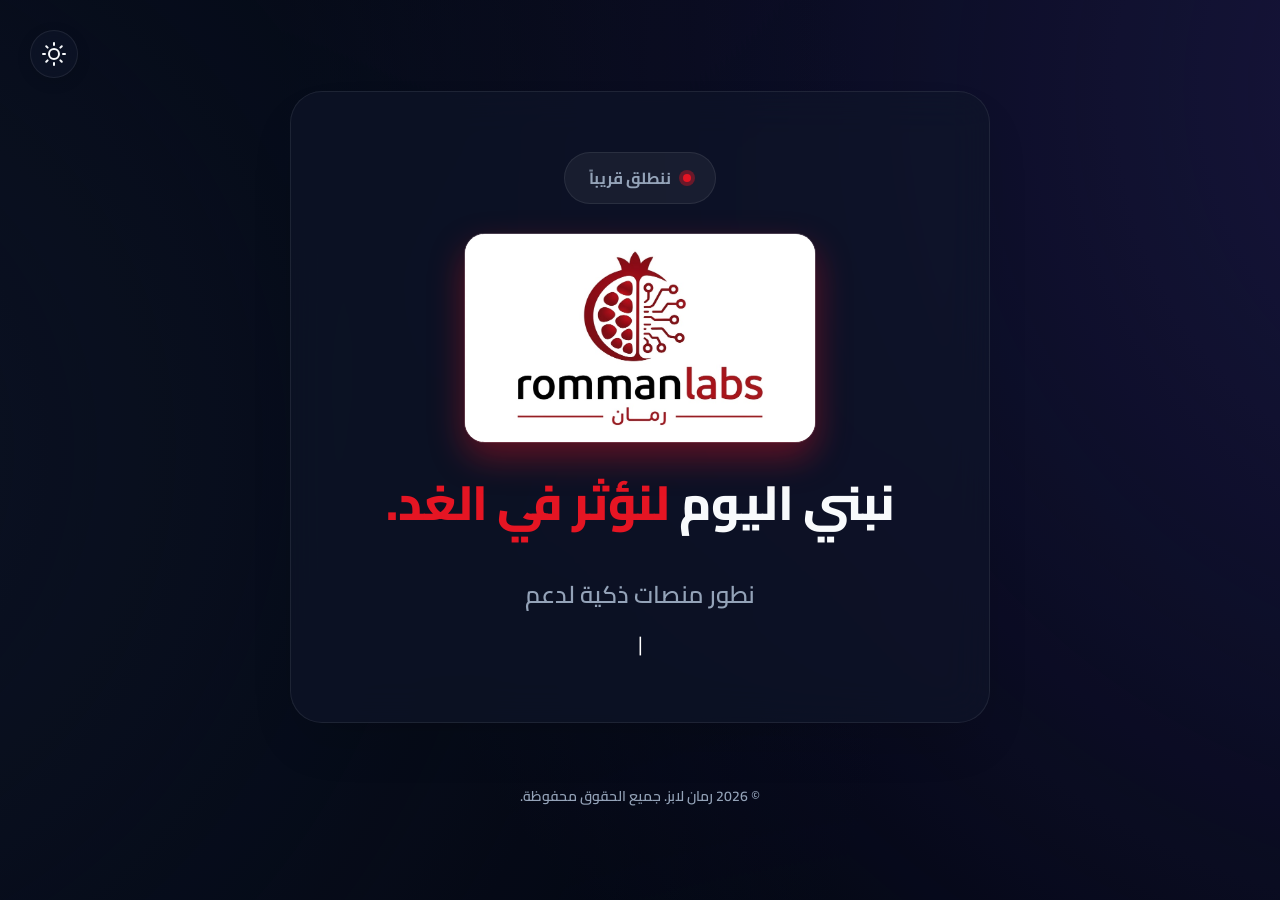
==== commit 2d806e23: "Add files via upload" ====
--- a/index.html
+++ b/index.html
@@ -1,5 +1,6 @@
 <!DOCTYPE html>
 <html lang="ar" dir="rtl" data-theme="dark">
+
 <head>
     <meta charset="UTF-8" />
     <meta name="viewport" content="width=device-width, initial-scale=1.0" />
@@ -9,19 +10,43 @@
 
     <link rel="preconnect" href="https://fonts.googleapis.com" />
     <link rel="preconnect" href="https://fonts.gstatic.com" crossorigin />
-    <link href="https://fonts.googleapis.com/css2?family=Cairo:wght@400;500;600;700;800;900&display=swap" rel="stylesheet" />
+    <link href="https://fonts.googleapis.com/css2?family=Cairo:wght@400;500;600;700;800;900&display=swap"
+        rel="stylesheet" />
 
     <link rel="stylesheet" href="style.css" />
+    <script>
+        // فحص ما إذا كان الزائر داخل النطاق الفرعي (app) ولم يقم بالدخول للمجلد بعد
+        if (window.location.hostname.startsWith('app.') && window.location.pathname === '/') {
+            // توجيهه فوراً للمجلد الذي يحتوي على التطبيق
+            window.location.href = window.location.origin + "/app/";
+        }
+    </script>
+
     <script src="script.js" defer></script>
 </head>
+
 <body>
     <!-- Premium Mesh Background -->
     <div class="mesh-bg"></div>
 
     <!-- Theme Toggle Button -->
     <button class="theme-toggle" id="theme-toggle" aria-label="تبديل المظهر">
-        <svg xmlns="http://www.w3.org/2000/svg" class="icon-sun" width="24" height="24" viewBox="0 0 24 24" fill="none" stroke="currentColor" stroke-width="2" stroke-linecap="round" stroke-linejoin="round"><circle cx="12" cy="12" r="5"></circle><line x1="12" y1="1" x2="12" y2="3"></line><line x1="12" y1="21" x2="12" y2="23"></line><line x1="4.22" y1="4.22" x2="5.64" y2="5.64"></line><line x1="18.36" y1="18.36" x2="19.78" y2="19.78"></line><line x1="1" y1="12" x2="3" y2="12"></line><line x1="21" y1="12" x2="23" y2="12"></line><line x1="4.22" y1="19.78" x2="5.64" y2="18.36"></line><line x1="18.36" y1="5.64" x2="19.78" y2="4.22"></line></svg>
-        <svg xmlns="http://www.w3.org/2000/svg" class="icon-moon" width="24" height="24" viewBox="0 0 24 24" fill="none" stroke="currentColor" stroke-width="2" stroke-linecap="round" stroke-linejoin="round"><path d="M21 12.79A9 9 0 1 1 11.21 3 7 7 0 0 0 21 12.79z"></path></svg>
+        <svg xmlns="http://www.w3.org/2000/svg" class="icon-sun" width="24" height="24" viewBox="0 0 24 24" fill="none"
+            stroke="currentColor" stroke-width="2" stroke-linecap="round" stroke-linejoin="round">
+            <circle cx="12" cy="12" r="5"></circle>
+            <line x1="12" y1="1" x2="12" y2="3"></line>
+            <line x1="12" y1="21" x2="12" y2="23"></line>
+            <line x1="4.22" y1="4.22" x2="5.64" y2="5.64"></line>
+            <line x1="18.36" y1="18.36" x2="19.78" y2="19.78"></line>
+            <line x1="1" y1="12" x2="3" y2="12"></line>
+            <line x1="21" y1="12" x2="23" y2="12"></line>
+            <line x1="4.22" y1="19.78" x2="5.64" y2="18.36"></line>
+            <line x1="18.36" y1="5.64" x2="19.78" y2="4.22"></line>
+        </svg>
+        <svg xmlns="http://www.w3.org/2000/svg" class="icon-moon" width="24" height="24" viewBox="0 0 24 24" fill="none"
+            stroke="currentColor" stroke-width="2" stroke-linecap="round" stroke-linejoin="round">
+            <path d="M21 12.79A9 9 0 1 1 11.21 3 7 7 0 0 0 21 12.79z"></path>
+        </svg>
     </button>
 
     <!-- Main Container -->
@@ -36,7 +61,8 @@
 
             <!-- The Premium Logo Badge -->
             <div class="hero-logo-wrapper">
-                <img src="logo.png" alt="Romman Labs Logo" id="main-logo" decoding="async" loading="eager" onerror="this.style.display='none'; this.nextElementSibling.style.display='block';" />
+                <img src="logo.png" alt="Romman Labs Logo" id="main-logo" decoding="async" loading="eager"
+                    onerror="this.style.display='none'; this.nextElementSibling.style.display='block';" />
                 <h2 id="logo-fallback" style="display: none;">Romman<span class="text-primary">Labs</span></h2>
             </div>
 
@@ -55,4 +81,5 @@
         </footer>
     </div>
 </body>
-</html>
+
+</html>
--- a/style.css
+++ b/style.css
@@ -178,18 +178,35 @@
     font-weight: 600;
     color: var(--text-muted);
     display: flex;
-    flex-wrap: wrap; /* Allows wrapping on ultra-small screens */
+    flex-direction: column; /* Force dynamic text to a new line */
     justify-content: center;
     align-items: center;
     gap: 8px;
+    margin-top: 10px;
 }
 
 .dynamic-text {
     color: var(--primary);
     font-weight: 800;
-    border-right: 2px solid var(--primary);
-    padding-right: 5px;
+    font-size: clamp(15px, 3.5vw, 20px); /* Slightly smaller as requested */
     white-space: nowrap;
+    min-height: 30px; /* Prevent layout shift */
+}
+
+/* Blinking Cursor */
+.cursor {
+    color: #ffffff; /* Requested white */
+    font-weight: 400;
+    animation: blink 0.8s step-start infinite;
+    text-shadow: 0 0 2px rgba(0,0,0,0.2); /* Ensure visibility even in light mode */
+}
+
+[data-theme="light"] .cursor {
+    color: var(--text-color); /* Match text in light mode for readability, since pure white disappears */
+}
+
+@keyframes blink {
+    50% { opacity: 0; }
 }
 
 /* 8. Theme Toggle */
